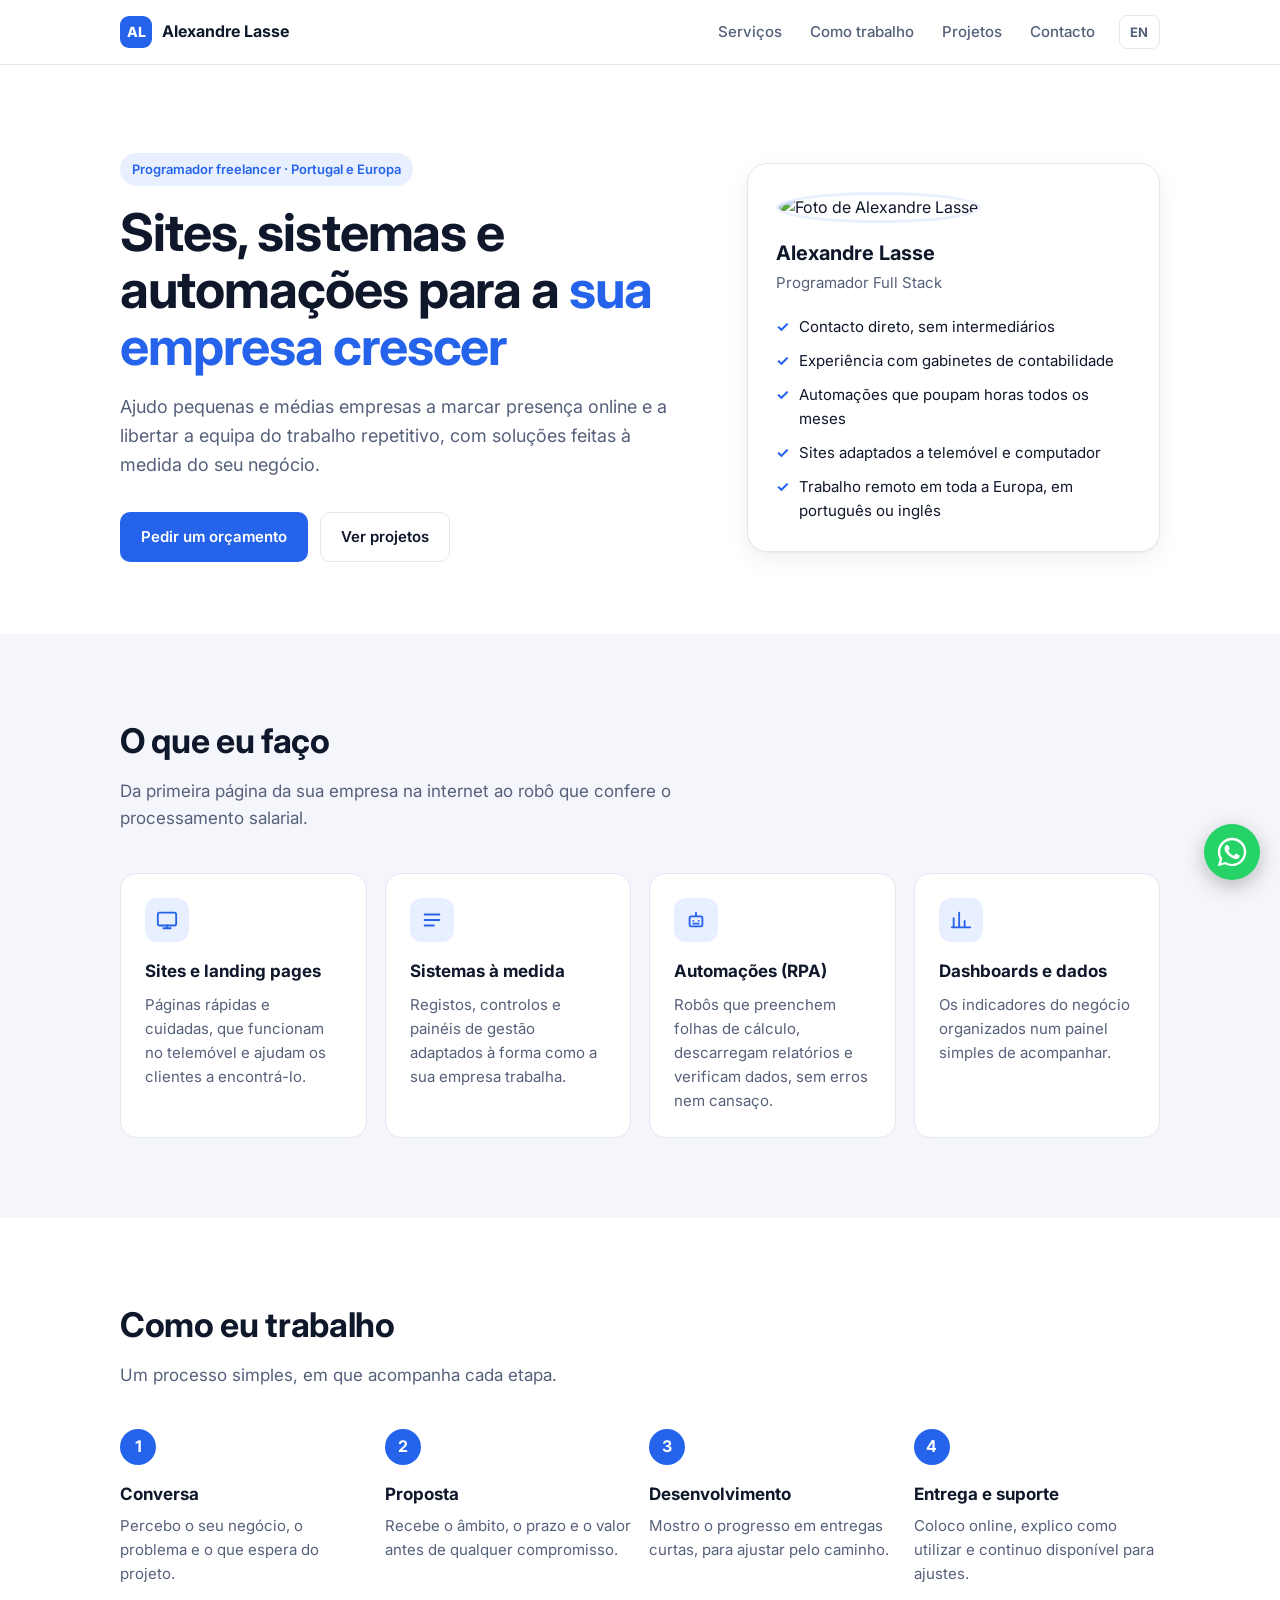
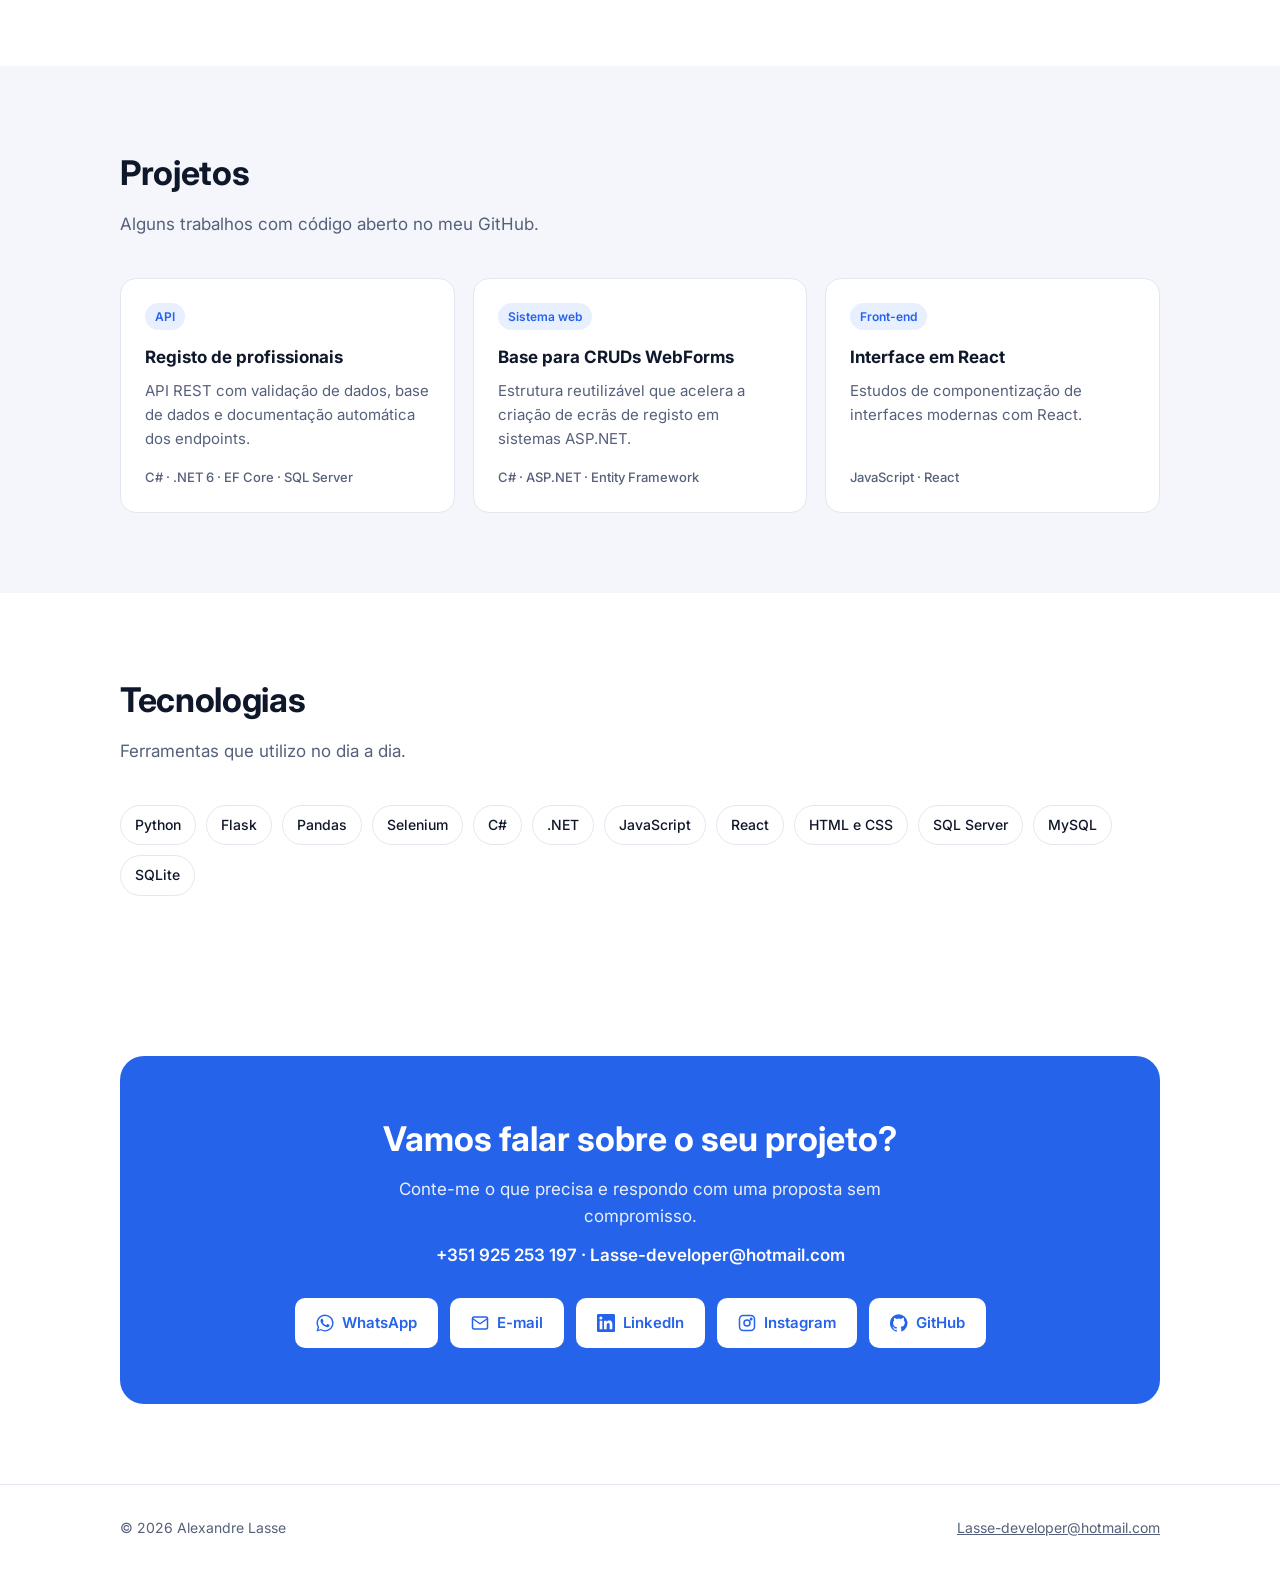
==== pt/index.html @ 4dc6e61f "English as main language, Portuguese (pt-PT) version at /pt/" ====
<!doctype html>
<html lang="pt-PT">
<head>
  <meta charset="utf-8">
  <meta name="viewport" content="width=device-width, initial-scale=1">
  <title>Alexandre Lasse · Sites, sistemas e automações</title>
  <meta name="description" content="Programador freelancer em Portugal, a trabalhar para toda a Europa: sites, sistemas à medida e automações (RPA) para PME.">
  <meta property="og:title" content="Alexandre Lasse · Sites, sistemas e automações">
  <meta property="og:description" content="Sites, sistemas à medida e automações para PME em Portugal e na Europa.">
  <meta property="og:type" content="website">
  <meta property="og:url" content="https://alelexand.github.io/pt/">
  <meta property="og:image" content="https://avatars.githubusercontent.com/u/67489011?v=4">
  <meta name="theme-color" content="#0f172a">
  <link rel="icon" href="data:image/svg+xml,%3Csvg xmlns='http://www.w3.org/2000/svg' viewBox='0 0 64 64'%3E%3Crect width='64' height='64' rx='14' fill='%232563eb'/%3E%3Ctext x='32' y='43' font-family='Arial,sans-serif' font-size='30' font-weight='700' fill='white' text-anchor='middle'%3EAL%3C/text%3E%3C/svg%3E">
  <link rel="preconnect" href="https://fonts.googleapis.com">
  <link rel="preconnect" href="https://fonts.gstatic.com" crossorigin>
  <link href="https://fonts.googleapis.com/css2?family=Inter:wght@400;500;600;700;800&display=swap" rel="stylesheet">
  <link rel="stylesheet" href="/styles.css">
  <link rel="alternate" hreflang="en" href="https://alelexand.github.io/">
  <link rel="alternate" hreflang="pt-PT" href="https://alelexand.github.io/pt/">
  <link rel="alternate" hreflang="x-default" href="https://alelexand.github.io/">
</head>
<body>
  <header>
    <div class="wrap nav">
      <a class="brand" href="#inicio"><span class="brand-mark">AL</span> Alexandre Lasse</a>
      <nav class="nav-links">
        <a href="#servicos">Serviços</a>
        <a href="#como-trabalho">Como trabalho</a>
        <a href="#projetos">Projetos</a>
        <a href="#contacto">Contacto</a>
      </nav>
      <a class="lang-switch" href="/" hreflang="en" lang="en" aria-label="English version">EN</a>
    </div>
  </header>

  <main id="inicio">
    <div class="hero">
      <div class="wrap hero-grid">
        <div>
          <span class="eyebrow">Programador freelancer · Portugal e Europa</span>
          <h1>Sites, sistemas e automações para a <span>sua empresa crescer</span></h1>
          <p class="lead">Ajudo pequenas e médias empresas a marcar presença online e a libertar a equipa do trabalho repetitivo, com soluções feitas à medida do seu negócio.</p>
          <div class="cta">
            <a class="btn btn-primary" href="https://wa.me/351925253197?text=Ol%C3%A1%20Alexandre!%20Vi%20o%20seu%20site%20e%20gostaria%20de%20um%20or%C3%A7amento." target="_blank" rel="noopener">Pedir um orçamento</a>
            <a class="btn btn-ghost" href="#projetos">Ver projetos</a>
          </div>
        </div>
        <aside class="hero-card">
          <img class="avatar" src="https://avatars.githubusercontent.com/u/67489011?v=4" alt="Foto de Alexandre Lasse" width="88" height="88">
          <h2>Alexandre Lasse</h2>
          <p>Programador Full Stack</p>
          <ul class="facts">
            <li>Contacto direto, sem intermediários</li>
            <li>Experiência com gabinetes de contabilidade</li>
            <li>Automações que poupam horas todos os meses</li>
            <li>Sites adaptados a telemóvel e computador</li>
            <li>Trabalho remoto em toda a Europa, em português ou inglês</li>
          </ul>
        </aside>
      </div>
    </div>

    <section id="servicos" class="alt">
      <div class="wrap">
        <div class="section-head">
          <h2>O que eu faço</h2>
          <p>Da primeira página da sua empresa na internet ao robô que confere o processamento salarial.</p>
        </div>
        <div class="cards">
          <div class="card">
            <div class="icon"><svg viewBox="0 0 24 24" fill="none" stroke="currentColor" stroke-width="2" stroke-linecap="round" stroke-linejoin="round"><rect x="2" y="4" width="20" height="14" rx="2"/><path d="M8 21h8M12 18v3"/></svg></div>
            <h3>Sites e landing pages</h3>
            <p>Páginas rápidas e cuidadas, que funcionam no telemóvel e ajudam os clientes a encontrá-lo.</p>
          </div>
          <div class="card">
            <div class="icon"><svg viewBox="0 0 24 24" fill="none" stroke="currentColor" stroke-width="2" stroke-linecap="round" stroke-linejoin="round"><path d="M4 6h16M4 12h16M4 18h10"/></svg></div>
            <h3>Sistemas à medida</h3>
            <p>Registos, controlos e painéis de gestão adaptados à forma como a sua empresa trabalha.</p>
          </div>
          <div class="card">
            <div class="icon"><svg viewBox="0 0 24 24" fill="none" stroke="currentColor" stroke-width="2" stroke-linecap="round" stroke-linejoin="round"><rect x="5" y="8" width="14" height="11" rx="2"/><path d="M12 4v4M9 13h.01M15 13h.01M9 16h6"/></svg></div>
            <h3>Automações (RPA)</h3>
            <p>Robôs que preenchem folhas de cálculo, descarregam relatórios e verificam dados, sem erros nem cansaço.</p>
          </div>
          <div class="card">
            <div class="icon"><svg viewBox="0 0 24 24" fill="none" stroke="currentColor" stroke-width="2" stroke-linecap="round" stroke-linejoin="round"><path d="M4 20V10M10 20V4M16 20v-7M22 20H2"/></svg></div>
            <h3>Dashboards e dados</h3>
            <p>Os indicadores do negócio organizados num painel simples de acompanhar.</p>
          </div>
        </div>
      </div>
    </section>

    <section id="como-trabalho">
      <div class="wrap">
        <div class="section-head">
          <h2>Como eu trabalho</h2>
          <p>Um processo simples, em que acompanha cada etapa.</p>
        </div>
        <div class="steps">
          <div class="step">
            <h3>Conversa</h3>
            <p>Percebo o seu negócio, o problema e o que espera do projeto.</p>
          </div>
          <div class="step">
            <h3>Proposta</h3>
            <p>Recebe o âmbito, o prazo e o valor antes de qualquer compromisso.</p>
          </div>
          <div class="step">
            <h3>Desenvolvimento</h3>
            <p>Mostro o progresso em entregas curtas, para ajustar pelo caminho.</p>
          </div>
          <div class="step">
            <h3>Entrega e suporte</h3>
            <p>Coloco online, explico como utilizar e continuo disponível para ajustes.</p>
          </div>
        </div>
      </div>
    </section>

    <section id="projetos" class="alt">
      <div class="wrap">
        <div class="section-head">
          <h2>Projetos</h2>
          <p>Alguns trabalhos com código aberto no meu GitHub.</p>
        </div>
        <div class="projects">
          <a class="card project" href="https://github.com/alelexand/DesafioImplanta" target="_blank" rel="noopener">
            <span class="tag">API</span>
            <h3>Registo de profissionais</h3>
            <p>API REST com validação de dados, base de dados e documentação automática dos endpoints.</p>
            <span class="stack">C# · .NET 6 · EF Core · SQL Server</span>
          </a>
          <a class="card project" href="https://github.com/alelexand/WebForms" target="_blank" rel="noopener">
            <span class="tag">Sistema web</span>
            <h3>Base para CRUDs WebForms</h3>
            <p>Estrutura reutilizável que acelera a criação de ecrãs de registo em sistemas ASP.NET.</p>
            <span class="stack">C# · ASP.NET · Entity Framework</span>
          </a>
          <a class="card project" href="https://github.com/alelexand/ReactJS_Estudos" target="_blank" rel="noopener">
            <span class="tag">Front-end</span>
            <h3>Interface em React</h3>
            <p>Estudos de componentização de interfaces modernas com React.</p>
            <span class="stack">JavaScript · React</span>
          </a>
        </div>
      </div>
    </section>

    <section>
      <div class="wrap">
        <div class="section-head">
          <h2>Tecnologias</h2>
          <p>Ferramentas que utilizo no dia a dia.</p>
        </div>
        <div class="chips">
          <span class="chip">Python</span><span class="chip">Flask</span><span class="chip">Pandas</span>
          <span class="chip">Selenium</span><span class="chip">C#</span><span class="chip">.NET</span>
          <span class="chip">JavaScript</span><span class="chip">React</span><span class="chip">HTML e CSS</span>
          <span class="chip">SQL Server</span><span class="chip">MySQL</span><span class="chip">SQLite</span>
        </div>
      </div>
    </section>

    <section id="contacto">
      <div class="wrap">
        <div class="contact">
          <h2>Vamos falar sobre o seu projeto?</h2>
          <p>Conte-me o que precisa e respondo com uma proposta sem compromisso.</p>
          <p class="contact-info">+351 925 253 197 · Lasse-developer@hotmail.com</p>
          <div class="cta">
            <a class="btn" href="https://wa.me/351925253197?text=Ol%C3%A1%20Alexandre!%20Vi%20o%20seu%20site%20e%20gostaria%20de%20um%20or%C3%A7amento." target="_blank" rel="noopener">
              <svg viewBox="0 0 24 24" fill="currentColor"><path d="M17.47 14.38c-.3-.15-1.76-.87-2.03-.97-.27-.1-.47-.15-.67.15-.2.3-.77.97-.94 1.17-.17.2-.35.22-.64.07-.3-.15-1.26-.46-2.4-1.48-.89-.79-1.49-1.77-1.66-2.07-.17-.3-.02-.46.13-.61.13-.13.3-.35.45-.52.15-.17.2-.3.3-.5.1-.2.05-.37-.03-.52-.07-.15-.67-1.62-.92-2.22-.24-.58-.49-.5-.67-.51h-.57c-.2 0-.52.07-.79.37-.27.3-1.04 1.02-1.04 2.48s1.07 2.88 1.21 3.07c.15.2 2.1 3.2 5.08 4.49.71.31 1.26.49 1.69.62.71.23 1.36.2 1.87.12.57-.09 1.76-.72 2.01-1.41.25-.7.25-1.29.17-1.41-.07-.13-.27-.2-.57-.35zM12.05 21.5h-.01a9.43 9.43 0 0 1-4.81-1.32l-.35-.2-3.58.94.96-3.49-.23-.36a9.42 9.42 0 0 1-1.45-5.03c0-5.2 4.24-9.44 9.46-9.44 2.52 0 4.9.99 6.68 2.77a9.37 9.37 0 0 1 2.77 6.68c0 5.21-4.24 9.45-9.44 9.45zm8.04-17.49A11.3 11.3 0 0 0 12.04.67C5.78.67.68 5.77.68 12.03c0 2 .52 3.96 1.52 5.68L.58 23.33l5.75-1.51a11.32 11.32 0 0 0 5.71 1.46h.01c6.26 0 11.36-5.1 11.36-11.36 0-3.03-1.18-5.89-3.32-8.03z"/></svg>
              WhatsApp
            </a>
            <a class="btn" href="mailto:Lasse-developer@hotmail.com?subject=Or%C3%A7amento%20pelo%20site">
              <svg viewBox="0 0 24 24" fill="none" stroke="currentColor" stroke-width="2" stroke-linecap="round" stroke-linejoin="round"><rect x="2" y="4" width="20" height="16" rx="2"/><path d="m22 6-10 7L2 6"/></svg>
              E-mail
            </a>
            <a class="btn" href="https://www.linkedin.com/in/alexandre-lasse" target="_blank" rel="noopener">
              <svg viewBox="0 0 24 24" fill="currentColor"><path d="M20.45 20.45h-3.56v-5.57c0-1.33-.02-3.04-1.85-3.04-1.85 0-2.14 1.45-2.14 2.94v5.67H9.35V9h3.41v1.56h.05c.48-.9 1.64-1.85 3.37-1.85 3.6 0 4.27 2.37 4.27 5.46v6.28zM5.34 7.43a2.07 2.07 0 1 1 0-4.13 2.07 2.07 0 0 1 0 4.13zM7.12 20.45H3.56V9h3.56v11.45zM22.22 0H1.77C.79 0 0 .77 0 1.73v20.54C0 23.23.79 24 1.77 24h20.45c.98 0 1.78-.77 1.78-1.73V1.73C24 .77 23.2 0 22.22 0z"/></svg>
              LinkedIn
            </a>
            <a class="btn" href="https://instagram.com/alelexand" target="_blank" rel="noopener">
              <svg viewBox="0 0 24 24" fill="none" stroke="currentColor" stroke-width="2"><rect x="2" y="2" width="20" height="20" rx="5"/><circle cx="12" cy="12" r="4"/><circle cx="17.5" cy="6.5" r="1" fill="currentColor"/></svg>
              Instagram
            </a>
            <a class="btn" href="https://github.com/alelexand" target="_blank" rel="noopener">
              <svg viewBox="0 0 24 24" fill="currentColor"><path d="M12 .3a12 12 0 0 0-3.8 23.4c.6.1.8-.3.8-.6v-2c-3.3.7-4-1.6-4-1.6-.6-1.4-1.4-1.8-1.4-1.8-1-.7.1-.7.1-.7 1.2.1 1.8 1.2 1.8 1.2 1 1.8 2.8 1.3 3.5 1 .1-.8.4-1.3.7-1.6-2.7-.3-5.5-1.3-5.5-6 0-1.2.5-2.3 1.3-3.1-.2-.4-.6-1.6.1-3.2 0 0 1-.3 3.3 1.2a11.5 11.5 0 0 1 6 0C17.3 4.7 18.3 5 18.3 5c.7 1.6.2 2.9.1 3.2.8.8 1.3 1.9 1.3 3.2 0 4.6-2.8 5.6-5.5 5.9.4.4.8 1.1.8 2.2v3.3c0 .3.2.7.8.6A12 12 0 0 0 12 .3"/></svg>
              GitHub
            </a>
          </div>
        </div>
      </div>
    </section>
  </main>

  <footer>
    <div class="wrap">
      <span>© <span id="ano">2026</span> Alexandre Lasse</span>
      <a href="mailto:Lasse-developer@hotmail.com">Lasse-developer@hotmail.com</a>
    </div>
  </footer>
  <a class="wa-float" href="https://wa.me/351925253197?text=Ol%C3%A1%20Alexandre!%20Vi%20o%20seu%20site%20e%20gostaria%20de%20um%20or%C3%A7amento." target="_blank" rel="noopener" aria-label="Conversar no WhatsApp">
    <svg viewBox="0 0 24 24" fill="currentColor"><path d="M17.47 14.38c-.3-.15-1.76-.87-2.03-.97-.27-.1-.47-.15-.67.15-.2.3-.77.97-.94 1.17-.17.2-.35.22-.64.07-.3-.15-1.26-.46-2.4-1.48-.89-.79-1.49-1.77-1.66-2.07-.17-.3-.02-.46.13-.61.13-.13.3-.35.45-.52.15-.17.2-.3.3-.5.1-.2.05-.37-.03-.52-.07-.15-.67-1.62-.92-2.22-.24-.58-.49-.5-.67-.51h-.57c-.2 0-.52.07-.79.37-.27.3-1.04 1.02-1.04 2.48s1.07 2.880 1.21 3.07c.15.2 2.1 3.2 5.08 4.49.71.31 1.26.49 1.69.62.71.23 1.36.2 1.87.12.57-.09 1.76-.72 2.01-1.41.25-.7.25-1.29.17-1.41-.07-.13-.27-.2-.57-.35zM12.05 21.5h-.01a9.43 9.430 0 0 1-4.81-1.32l-.35-.2-3.58.94.96-3.49-.23-.36a9.42 9.42 0 0 1-1.45-5.03c0-5.2 4.24-9.44 9.46-9.44 2.52 0 4.9.99 6.68 2.77a9.37 9.37 0 0 1 2.77 6.68c0 5.21-4.24 9.45-9.44 9.45zm8.04-17.49A11.3 11.3 0 0 0 12.04.67C5.78.67.68 5.77.68 12.030c0 2 .52 3.96 1.52 5.68L.58 23.33l5.75-1.51a11.32 11.32 0 0 0 5.71 1.46h.01c6.26 0 11.36-5.1 11.36-11.36 0-3.03-1.18-5.89-3.32-8.03z"/></svg>
  </a>
  <script>document.getElementById('ano').textContent = new Date().getFullYear();</script>
</body>
</html>
---- styles.css ----
:root {
  --bg: #ffffff;
  --bg-alt: #f4f6fb;
  --surface: #ffffff;
  --text: #0f172a;
  --muted: #55607a;
  --border: #e3e7ef;
  --accent: #2563eb;
  --accent-strong: #1d4ed8;
  --accent-soft: #e8efff;
  --on-accent: #ffffff;
  --shadow: 0 1px 2px rgba(15, 23, 42, .04), 0 8px 24px rgba(15, 23, 42, .06);
}
@media (prefers-color-scheme: dark) {
  :root {
    --bg: #0b1120;
    --bg-alt: #111a2e;
    --surface: #131d33;
    --text: #e7ecf5;
    --muted: #9aa6bd;
    --border: #23304b;
    --accent: #5b8cff;
    --accent-strong: #7aa2ff;
    --accent-soft: #1a2747;
    --on-accent: #0b1120;
    --shadow: 0 1px 2px rgba(0, 0, 0, .3), 0 8px 24px rgba(0, 0, 0, .25);
  }
}
* { box-sizing: border-box; }
html { scroll-behavior: smooth; }
body {
  margin: 0;
  font-family: "Inter", system-ui, -apple-system, "Segoe UI", Roboto, sans-serif;
  background: var(--bg);
  color: var(--text);
  line-height: 1.6;
  -webkit-font-smoothing: antialiased;
}
a { color: inherit; }
.wrap { max-width: 1080px; margin: 0 auto; padding: 0 20px; }

/* Header */
header {
  position: sticky; top: 0; z-index: 10;
  background: color-mix(in srgb, var(--bg) 88%, transparent);
  backdrop-filter: blur(10px);
  border-bottom: 1px solid var(--border);
}
.nav { display: flex; align-items: center; justify-content: space-between; height: 64px; }
.brand { display: flex; align-items: center; gap: 10px; font-weight: 700; text-decoration: none; }
.brand-mark {
  width: 32px; height: 32px; border-radius: 9px; display: grid; place-items: center;
  background: var(--accent); color: var(--on-accent); font-size: 14px; font-weight: 800;
}
.nav-links { display: flex; gap: 28px; }
.nav-links a { text-decoration: none; color: var(--muted); font-weight: 500; font-size: 15px; }
.nav-links a:hover { color: var(--text); }

.btn {
  display: inline-flex; align-items: center; gap: 8px;
  padding: 12px 20px; border-radius: 10px; font-weight: 600; font-size: 15px;
  text-decoration: none; border: 1px solid transparent; transition: background .15s, border-color .15s;
}
.btn-primary { background: var(--accent); color: var(--on-accent); }
.btn-primary:hover { background: var(--accent-strong); }
.btn-ghost { border-color: var(--border); color: var(--text); background: var(--surface); }
.btn-ghost:hover { border-color: var(--accent); }
.btn svg { width: 18px; height: 18px; flex: none; }

/* Hero */
.hero { padding: 88px 0 72px; }
.hero-grid { display: grid; grid-template-columns: 1.4fr 1fr; gap: 48px; align-items: center; }
.eyebrow {
  display: inline-block; padding: 6px 12px; border-radius: 999px;
  background: var(--accent-soft); color: var(--accent); font-size: 13px; font-weight: 600;
}
h1 { font-size: clamp(34px, 5vw, 52px); line-height: 1.1; letter-spacing: -0.02em; margin: 18px 0 18px; }
h1 span { color: var(--accent); }
.lead { font-size: 18px; color: var(--muted); max-width: 560px; margin: 0 0 32px; }
.cta { display: flex; flex-wrap: wrap; gap: 12px; }
.hero-card {
  background: var(--surface); border: 1px solid var(--border); border-radius: 20px;
  padding: 28px; box-shadow: var(--shadow);
}
.avatar { width: 88px; height: 88px; border-radius: 50%; object-fit: cover; border: 3px solid var(--accent-soft); }
.hero-card h2 { margin: 14px 0 2px; font-size: 20px; }
.hero-card p { margin: 0; color: var(--muted); font-size: 15px; }
.facts { list-style: none; padding: 0; margin: 20px 0 0; display: grid; gap: 10px; }
.facts li { display: flex; gap: 10px; font-size: 15px; }
.facts li::before { content: "✓"; color: var(--accent); font-weight: 700; }

/* Sections */
section { padding: 80px 0; }
.alt { background: var(--bg-alt); }
.section-head { max-width: 640px; margin-bottom: 40px; }
.section-head h2 { font-size: clamp(26px, 3.5vw, 34px); letter-spacing: -0.01em; margin: 0 0 10px; }
.section-head p { color: var(--muted); margin: 0; font-size: 17px; }

.cards { display: grid; grid-template-columns: repeat(4, 1fr); gap: 18px; }
.card {
  background: var(--surface); border: 1px solid var(--border); border-radius: 16px; padding: 24px;
}
.card .icon {
  width: 44px; height: 44px; border-radius: 12px; display: grid; place-items: center;
  background: var(--accent-soft); color: var(--accent); margin-bottom: 16px;
}
.card .icon svg { width: 22px; height: 22px; }
.card h3 { margin: 0 0 8px; font-size: 17px; }
.card p { margin: 0; color: var(--muted); font-size: 15px; }

.steps { display: grid; grid-template-columns: repeat(4, 1fr); gap: 18px; counter-reset: step; }
.step { position: relative; padding-top: 52px; }
.step::before {
  counter-increment: step; content: counter(step);
  position: absolute; top: 0; left: 0; width: 36px; height: 36px; border-radius: 50%;
  display: grid; place-items: center; background: var(--accent); color: var(--on-accent); font-weight: 700;
}
.step h3 { margin: 0 0 6px; font-size: 17px; }
.step p { margin: 0; color: var(--muted); font-size: 15px; }

.projects { display: grid; grid-template-columns: repeat(3, 1fr); gap: 18px; }
.project { display: flex; flex-direction: column; text-decoration: none; transition: border-color .15s; }
.project:hover { border-color: var(--accent); }
.tag {
  align-self: flex-start; font-size: 12px; font-weight: 600; padding: 4px 10px; border-radius: 999px;
  background: var(--accent-soft); color: var(--accent); margin-bottom: 14px;
}
.stack { margin-top: auto; padding-top: 16px; font-size: 13px; color: var(--muted); font-weight: 500; }

.chips { display: flex; flex-wrap: wrap; gap: 10px; }
.chip {
  padding: 8px 14px; border-radius: 999px; border: 1px solid var(--border);
  background: var(--surface); font-size: 14px; font-weight: 500;
}

.contact {
  background: var(--accent); color: var(--on-accent); border-radius: 24px;
  padding: 56px 40px; text-align: center;
}
.contact h2 { margin: 0 0 10px; font-size: clamp(26px, 3.5vw, 34px); }
.contact p { margin: 0 auto 28px; max-width: 520px; opacity: .9; font-size: 17px; }
.contact .contact-info { font-weight: 600; opacity: 1; margin-top: -16px; }
.contact .cta { justify-content: center; }
.wa-float {
  position: fixed; right: 20px; bottom: 20px; z-index: 20;
  width: 56px; height: 56px; border-radius: 50%; display: grid; place-items: center;
  background: #25d366; color: #fff; box-shadow: 0 6px 20px rgba(0, 0, 0, .25);
  transition: transform .15s;
}
.wa-float:hover { transform: scale(1.06); }
.wa-float svg { width: 30px; height: 30px; }
.contact .btn { background: var(--on-accent); color: var(--accent); }
.contact .btn:hover { opacity: .92; }

footer { padding: 32px 0; color: var(--muted); font-size: 14px; border-top: 1px solid var(--border); }
footer .wrap { display: flex; justify-content: space-between; flex-wrap: wrap; gap: 12px; }
footer a { color: var(--muted); }

@media (max-width: 900px) {
  .hero-grid { grid-template-columns: 1fr; }
  .cards, .steps { grid-template-columns: repeat(2, 1fr); }
  .projects { grid-template-columns: 1fr; }
}
@media (max-width: 600px) {
  .wrap { padding: 0 16px; }
  .nav-links { display: none; }
  .hero { padding: 56px 0 48px; }
  section { padding: 56px 0; }
  .cards, .steps { grid-template-columns: 1fr; }
  .contact { padding: 40px 20px; border-radius: 18px; }
  .btn { flex: 1 1 auto; justify-content: center; }
}
  
.nav { gap: 24px; }
.nav-links { margin-left: auto; }
.lang-switch {
  font-size: 13px; font-weight: 700; letter-spacing: .04em; padding: 6px 10px;
  border: 1px solid var(--border); border-radius: 8px; text-decoration: none; color: var(--muted);
}
.lang-switch:hover { color: var(--text); border-color: var(--accent); }
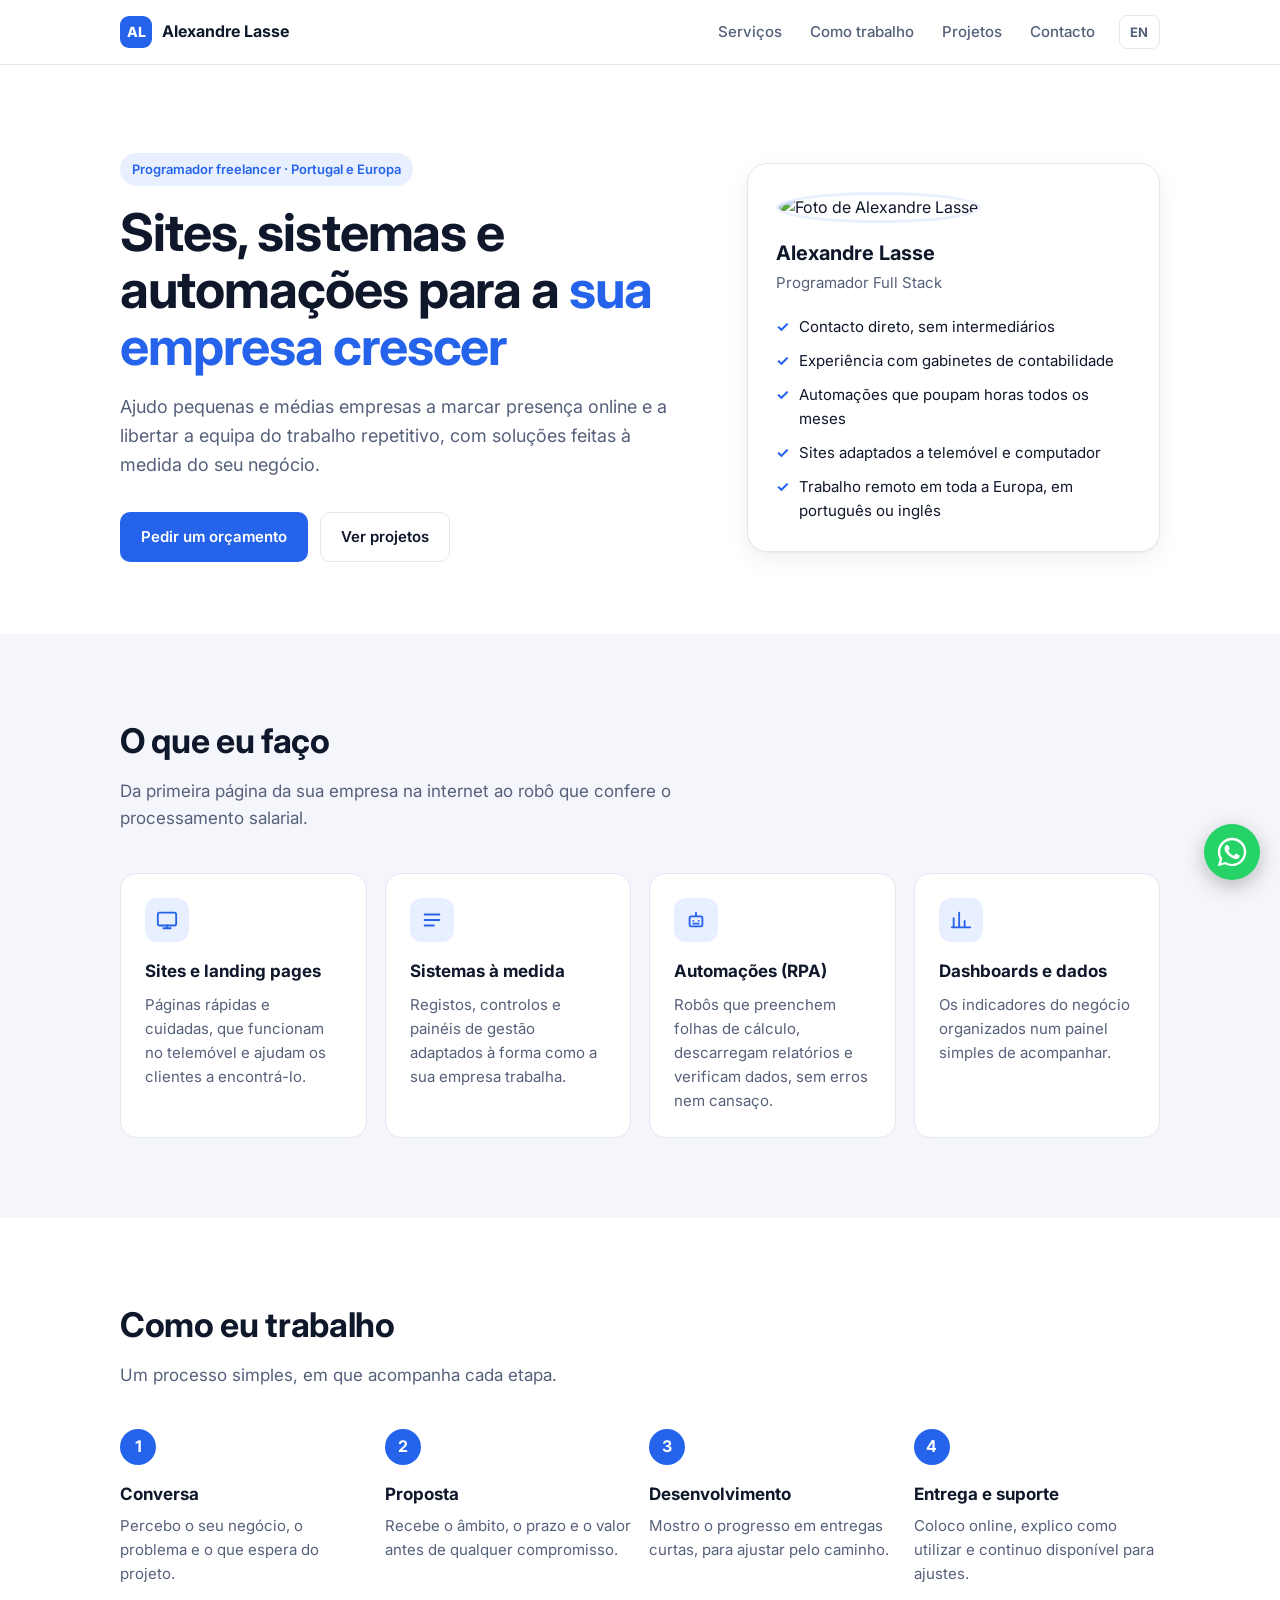
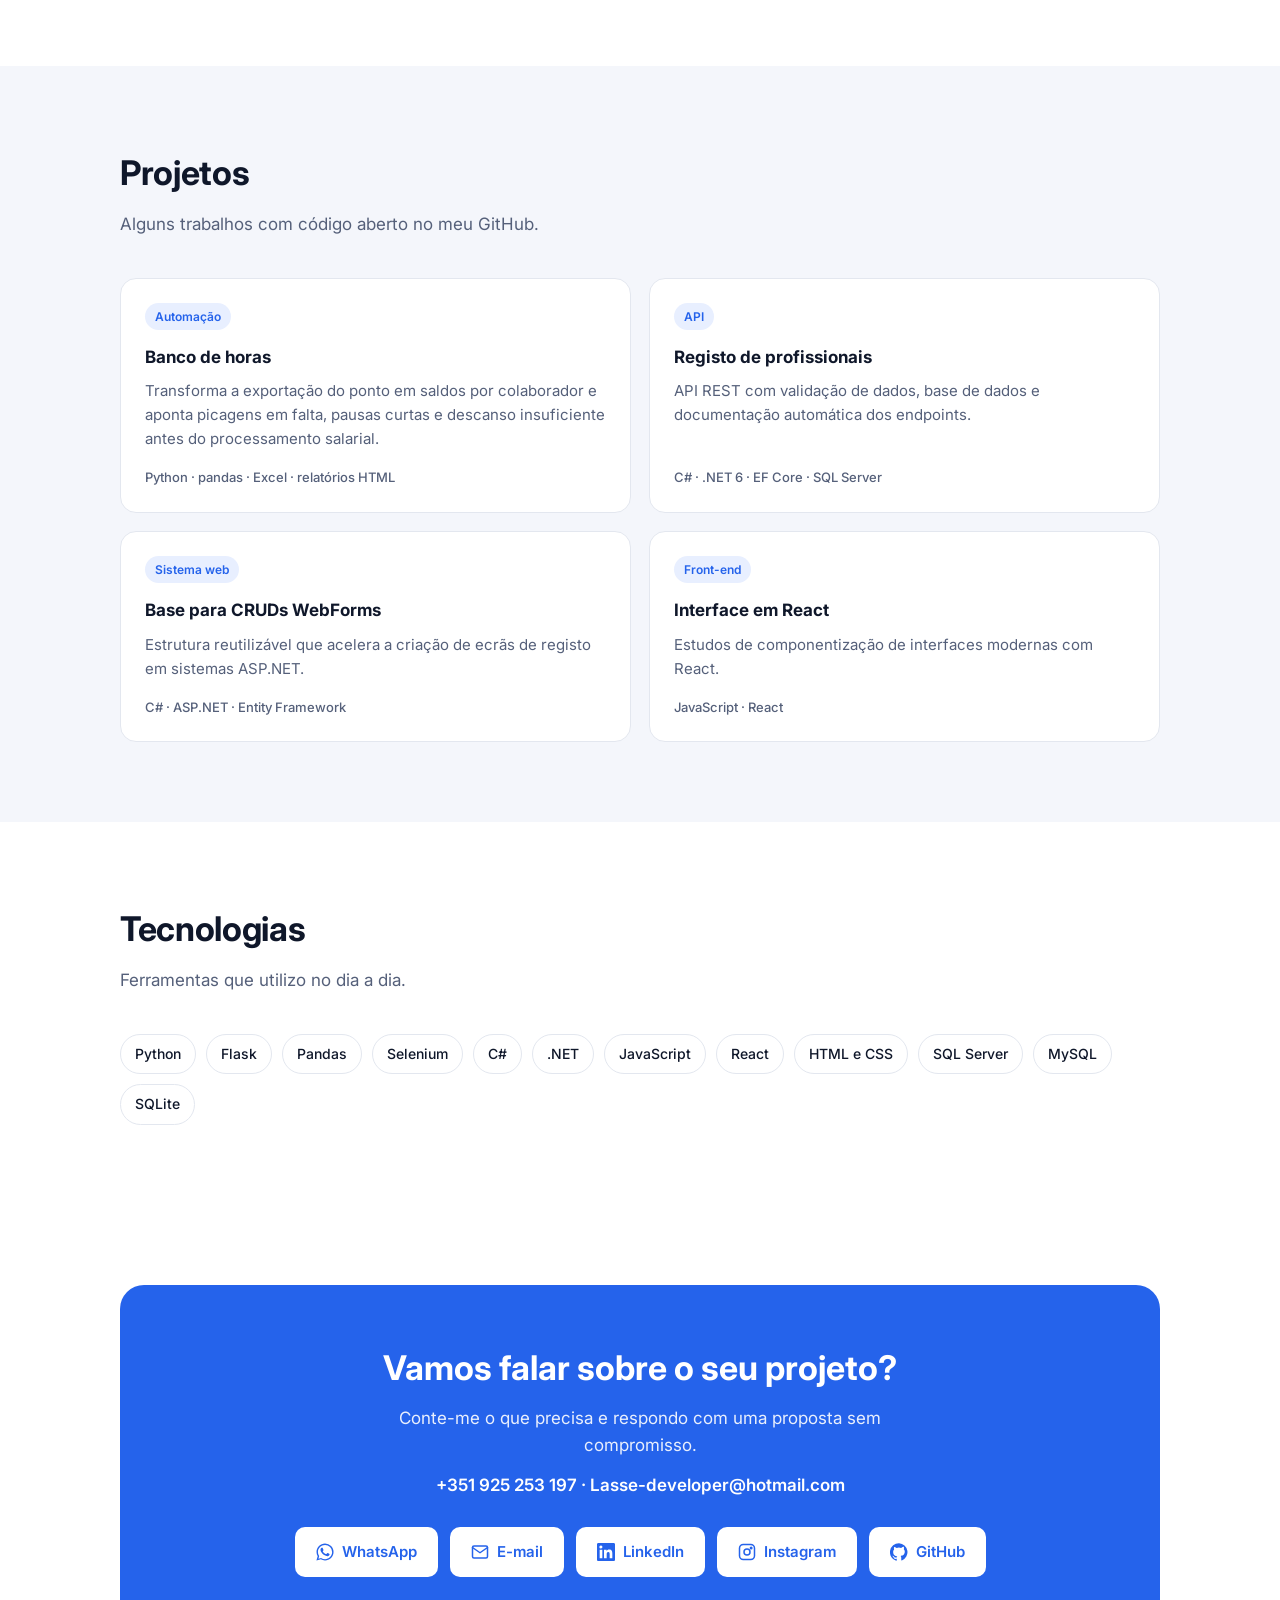
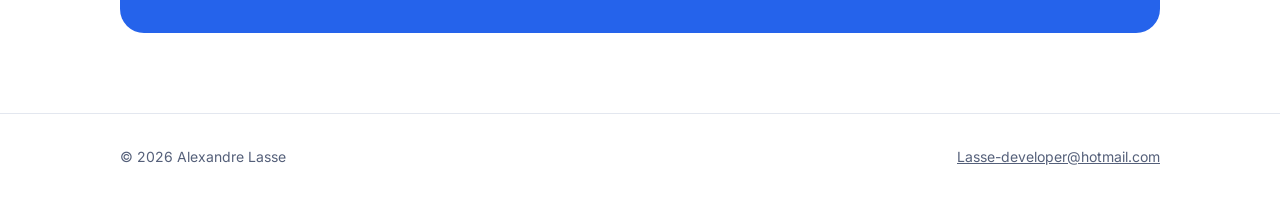
==== commit 92faeb3c: "Add hour bank checker project" ====
--- a/pt/index.html
+++ b/pt/index.html
@@ -126,6 +126,12 @@
           <p>Alguns trabalhos com código aberto no meu GitHub.</p>
         </div>
         <div class="projects">
+          <a class="card project" href="https://github.com/alelexand/hour-bank-checker" target="_blank" rel="noopener">
+            <span class="tag">Automação</span>
+            <h3>Banco de horas</h3>
+            <p>Transforma a exportação do ponto em saldos por colaborador e aponta picagens em falta, pausas curtas e descanso insuficiente antes do processamento salarial.</p>
+            <span class="stack">Python · pandas · Excel · relatórios HTML</span>
+          </a>
           <a class="card project" href="https://github.com/alelexand/DesafioImplanta" target="_blank" rel="noopener">
             <span class="tag">API</span>
             <h3>Registo de profissionais</h3>
--- a/styles.css
+++ b/styles.css
@@ -118,7 +118,7 @@
 .step h3 { margin: 0 0 6px; font-size: 17px; }
 .step p { margin: 0; color: var(--muted); font-size: 15px; }
 
-.projects { display: grid; grid-template-columns: repeat(3, 1fr); gap: 18px; }
+.projects { display: grid; grid-template-columns: repeat(2, 1fr); gap: 18px; }
 .project { display: flex; flex-direction: column; text-decoration: none; transition: border-color .15s; }
 .project:hover { border-color: var(--accent); }
 .tag {
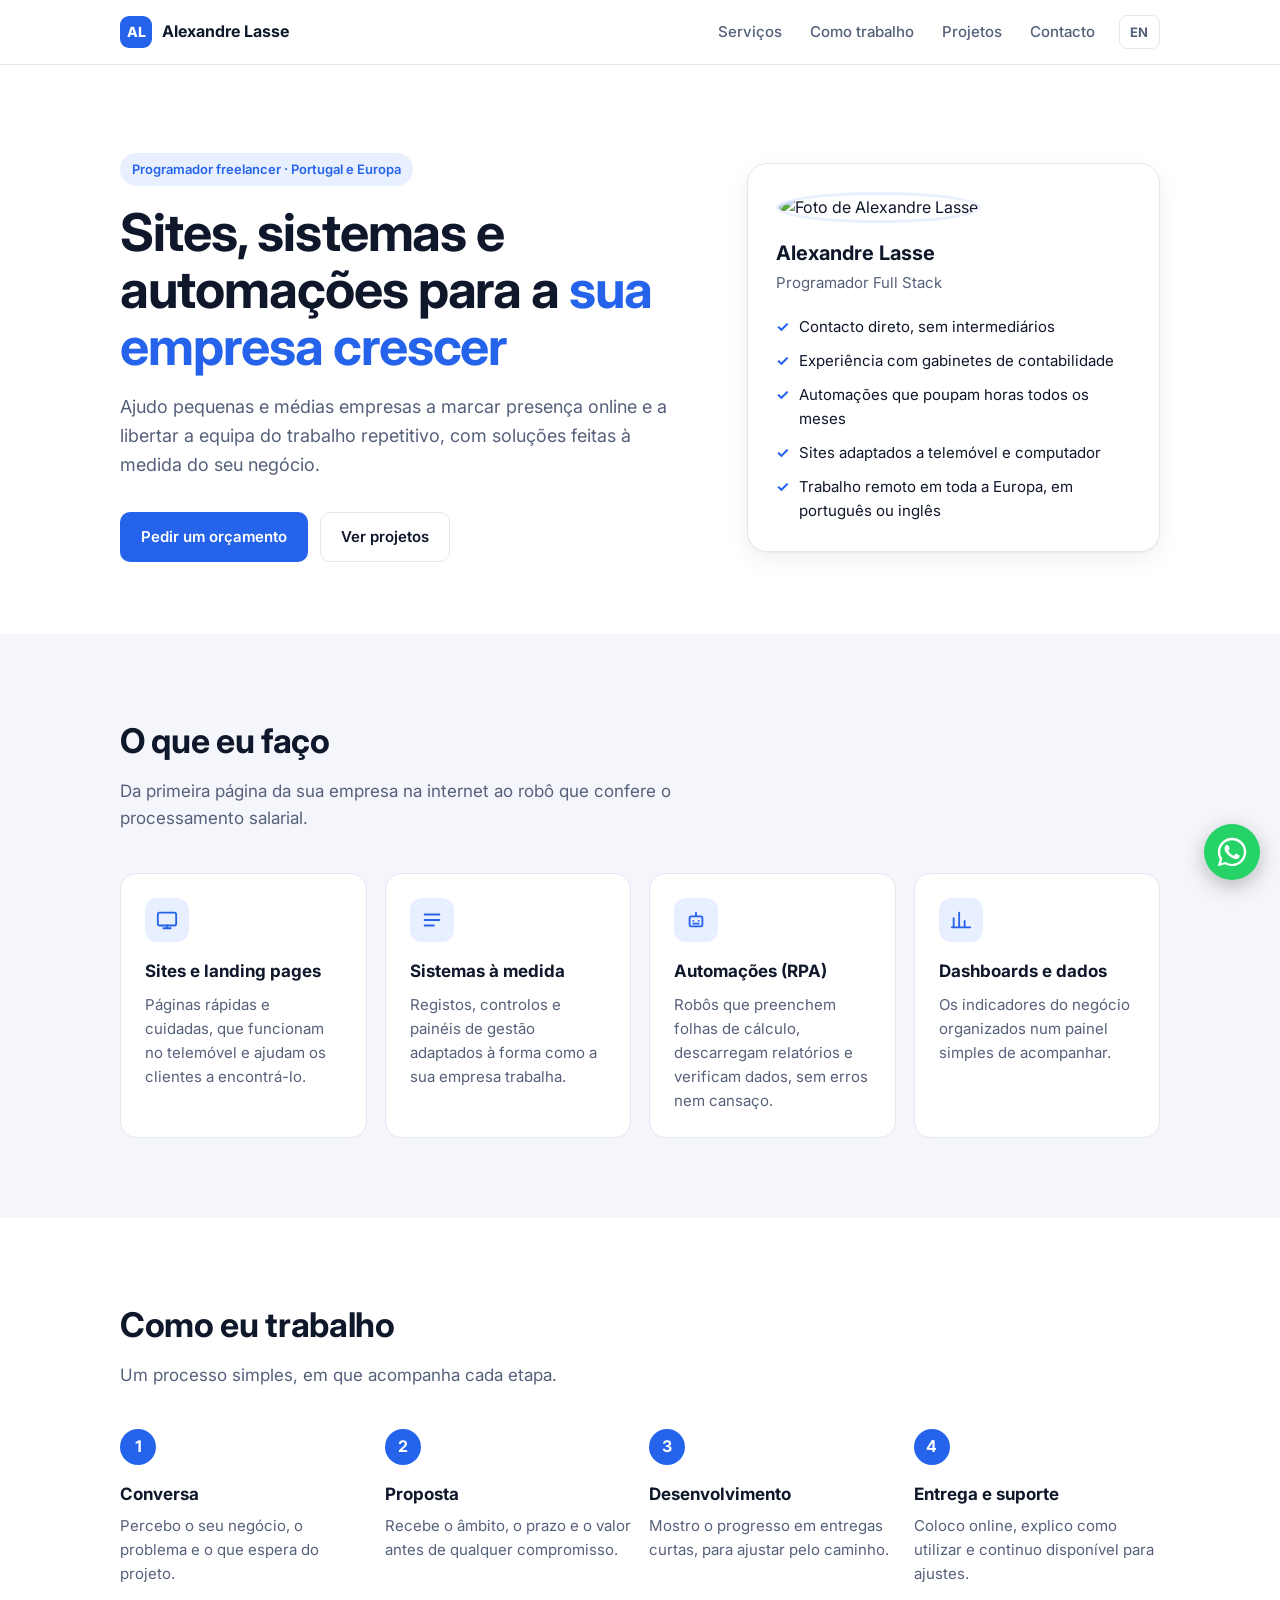
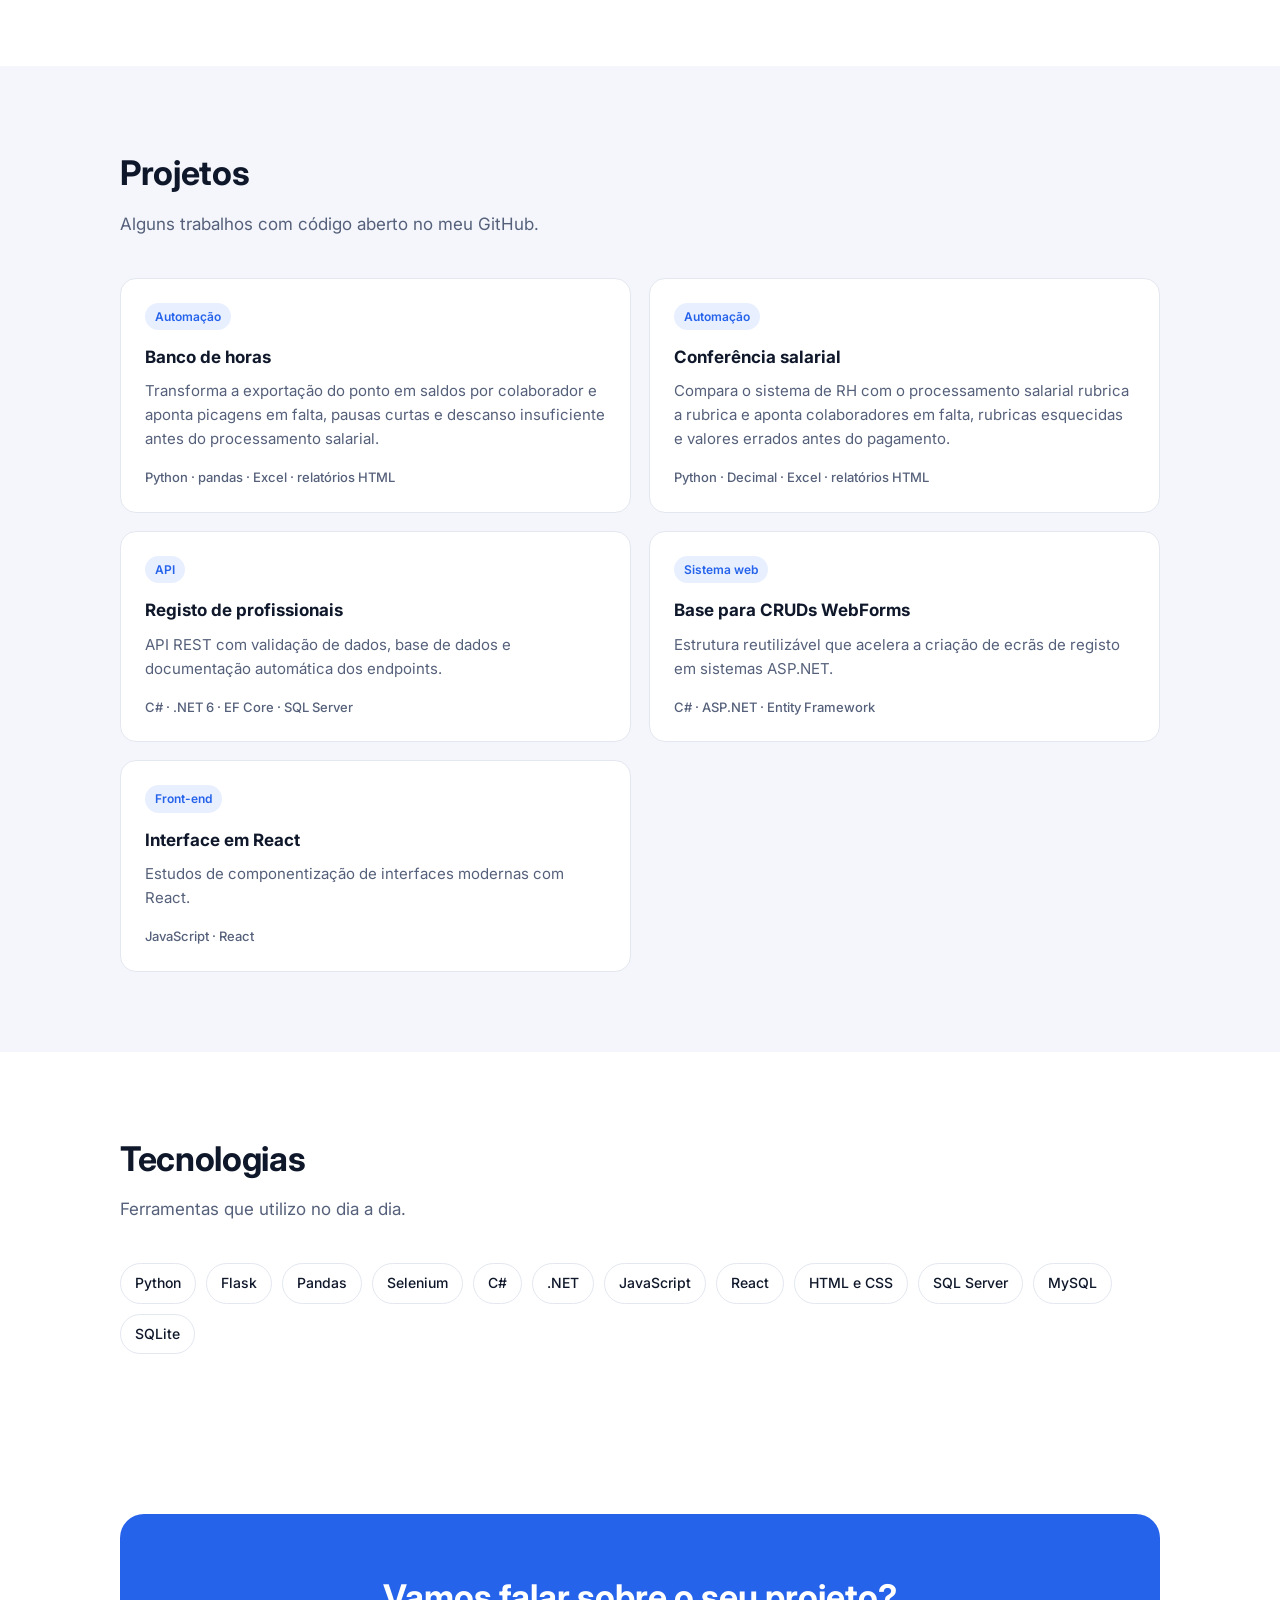
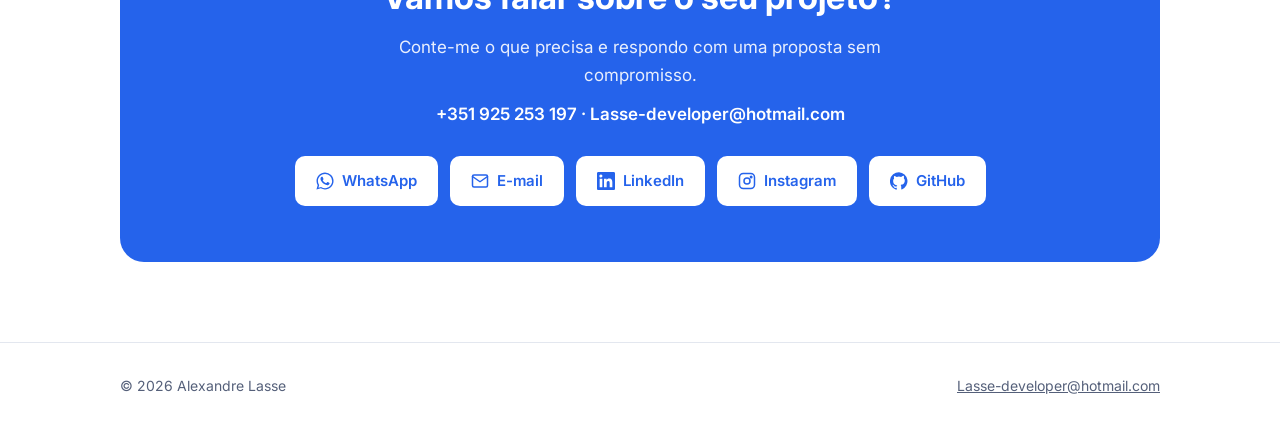
==== commit 36cfcc62: "Add payroll reconciliation project" ====
--- a/pt/index.html
+++ b/pt/index.html
@@ -132,6 +132,13 @@
             <p>Transforma a exportação do ponto em saldos por colaborador e aponta picagens em falta, pausas curtas e descanso insuficiente antes do processamento salarial.</p>
             <span class="stack">Python · pandas · Excel · relatórios HTML</span>
           </a>
+          <a class="card project" href="https://github.com/alelexand/payroll-reconciliation" target="_blank" rel="noopener">
+            <span class="tag">Automação</span>
+            <h3>Conferência salarial</h3>
+            <p>Compara o sistema de RH com o processamento salarial rubrica a rubrica e aponta colaboradores em falta, rubricas esquecidas e valores errados antes do pagamento.</p>
+            <span class="stack">Python · Decimal · Excel · relatórios HTML</span>
+          </a>
+
           <a class="card project" href="https://github.com/alelexand/DesafioImplanta" target="_blank" rel="noopener">
             <span class="tag">API</span>
             <h3>Registo de profissionais</h3>
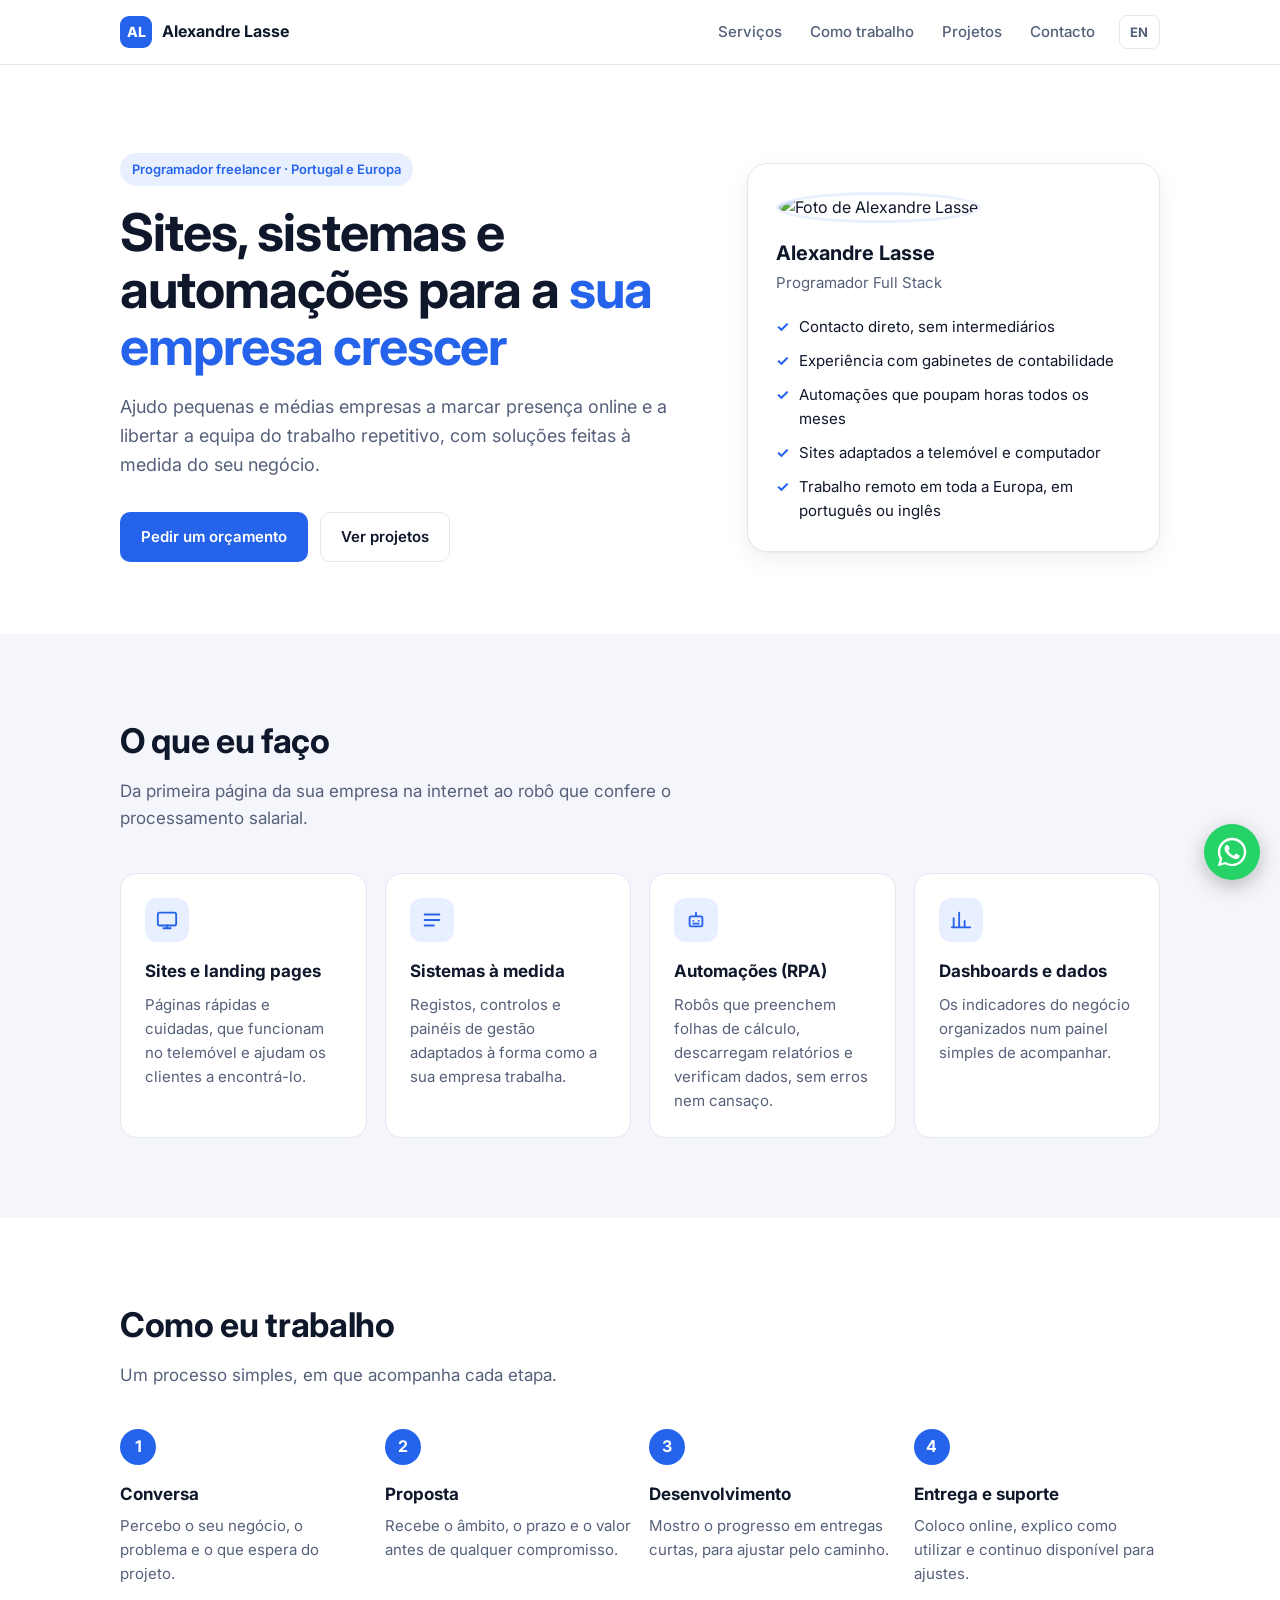
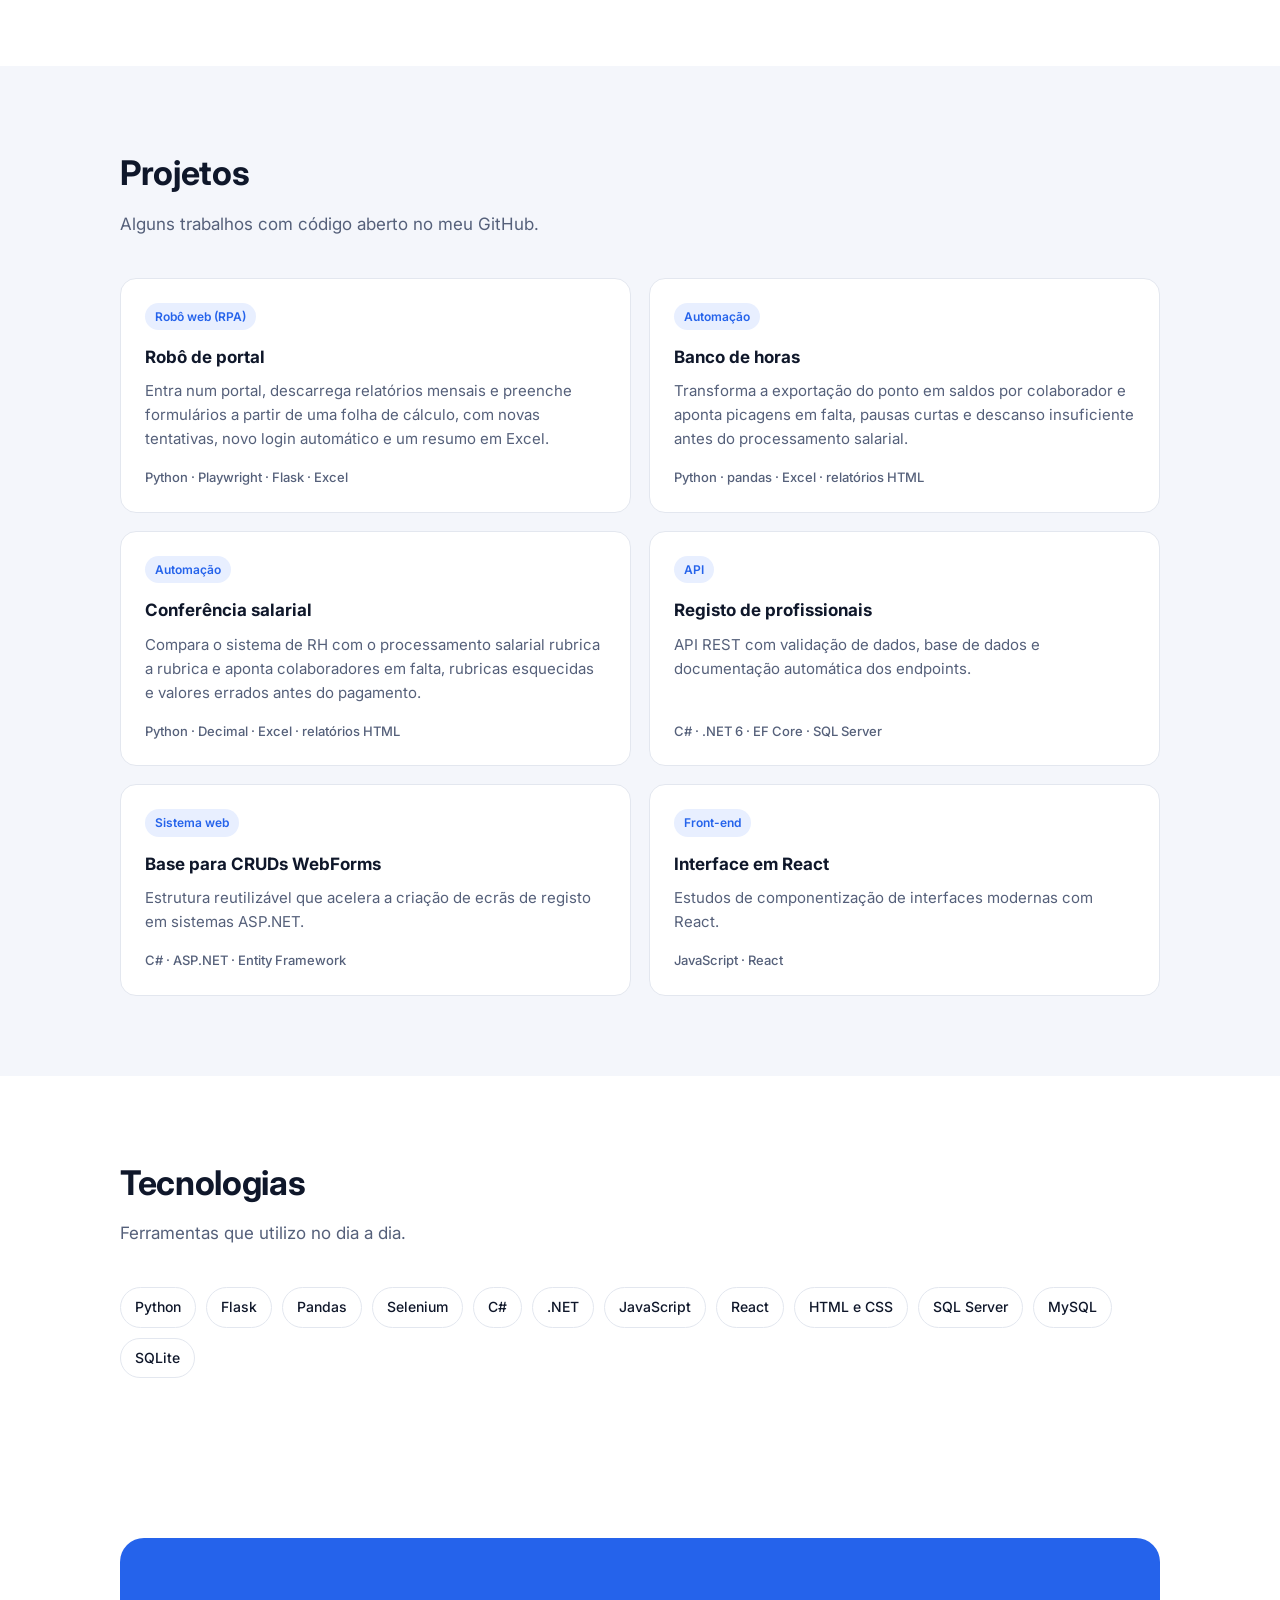
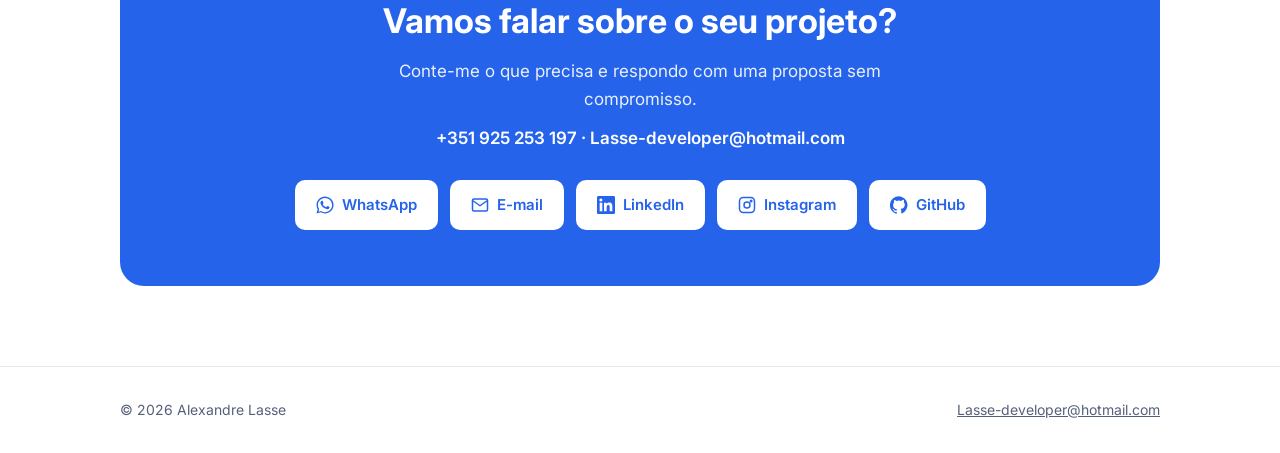
==== commit 6dad0370: "Add portal robot project" ====
--- a/pt/index.html
+++ b/pt/index.html
@@ -126,6 +126,13 @@
           <p>Alguns trabalhos com código aberto no meu GitHub.</p>
         </div>
         <div class="projects">
+          <a class="card project" href="https://github.com/alelexand/portal-robot" target="_blank" rel="noopener">
+            <span class="tag">Robô web (RPA)</span>
+            <h3>Robô de portal</h3>
+            <p>Entra num portal, descarrega relatórios mensais e preenche formulários a partir de uma folha de cálculo, com novas tentativas, novo login automático e um resumo em Excel.</p>
+            <span class="stack">Python · Playwright · Flask · Excel</span>
+          </a>
+
           <a class="card project" href="https://github.com/alelexand/hour-bank-checker" target="_blank" rel="noopener">
             <span class="tag">Automação</span>
             <h3>Banco de horas</h3>
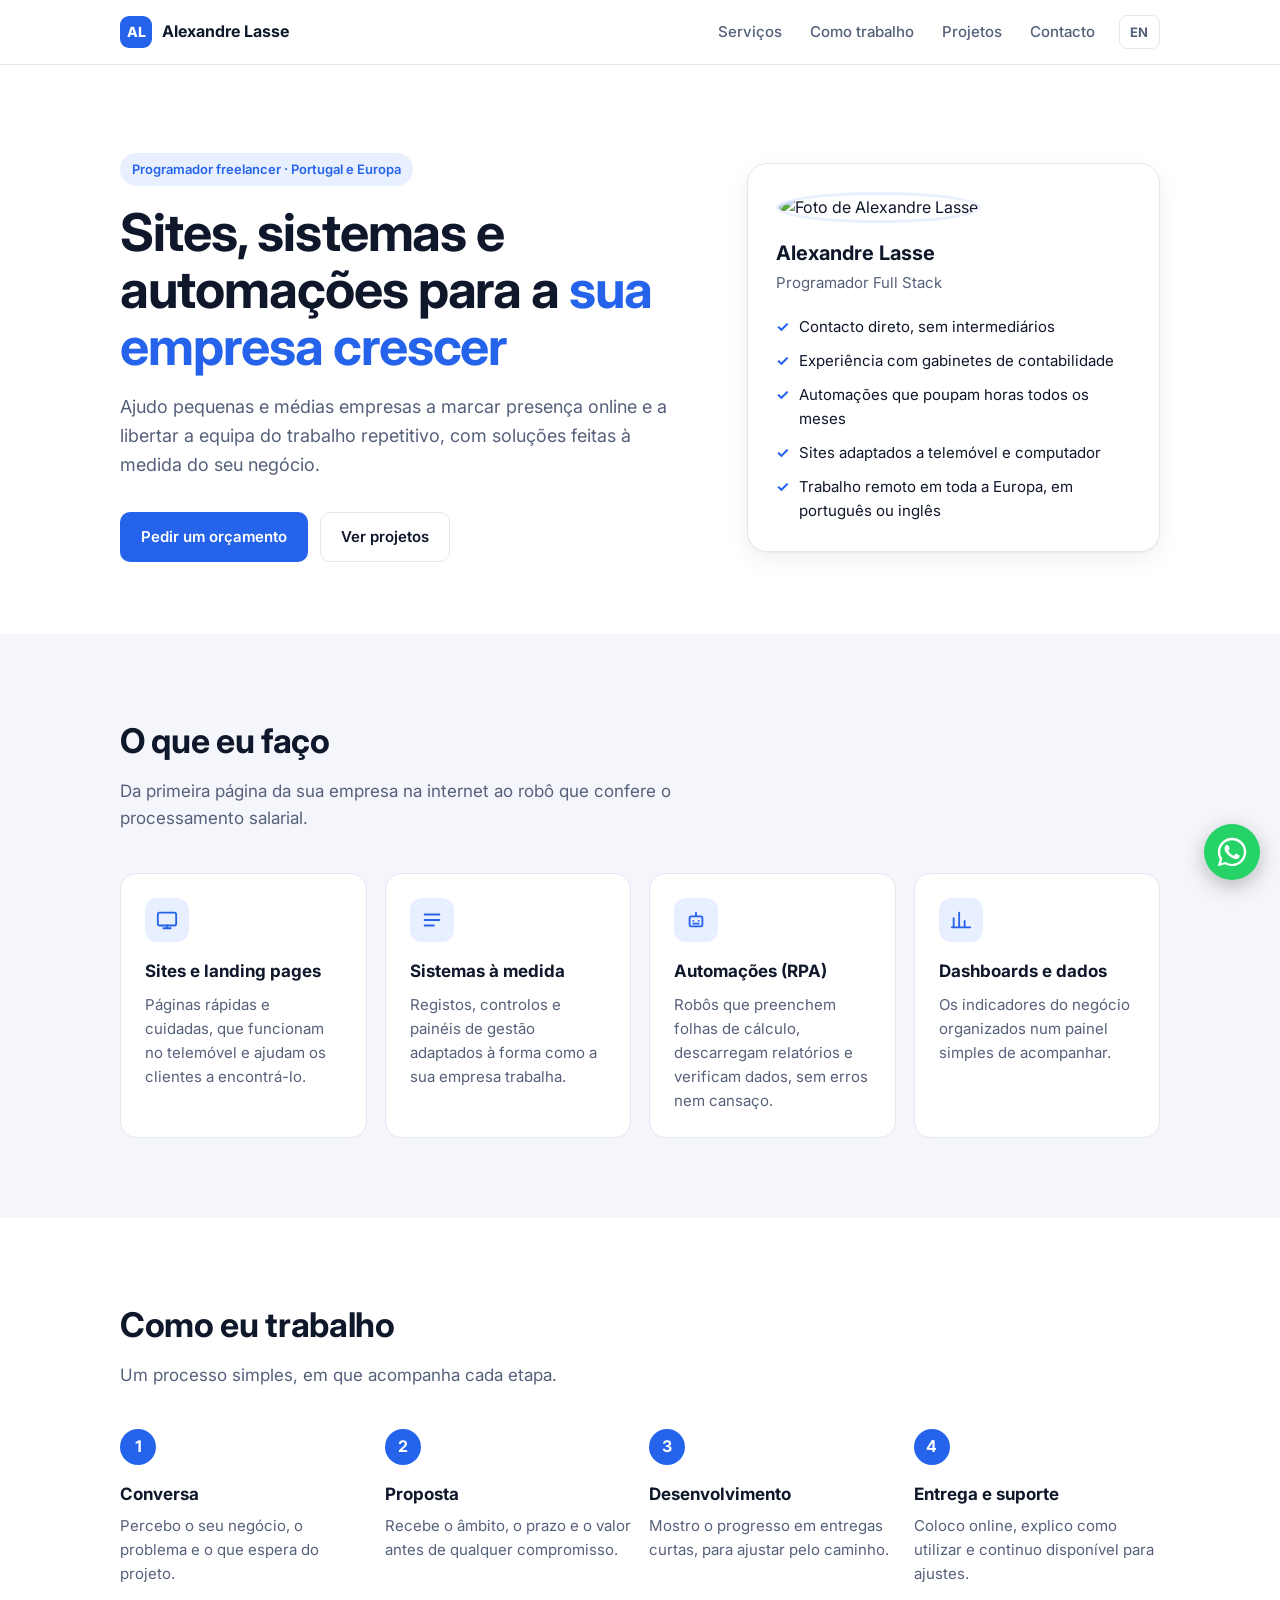
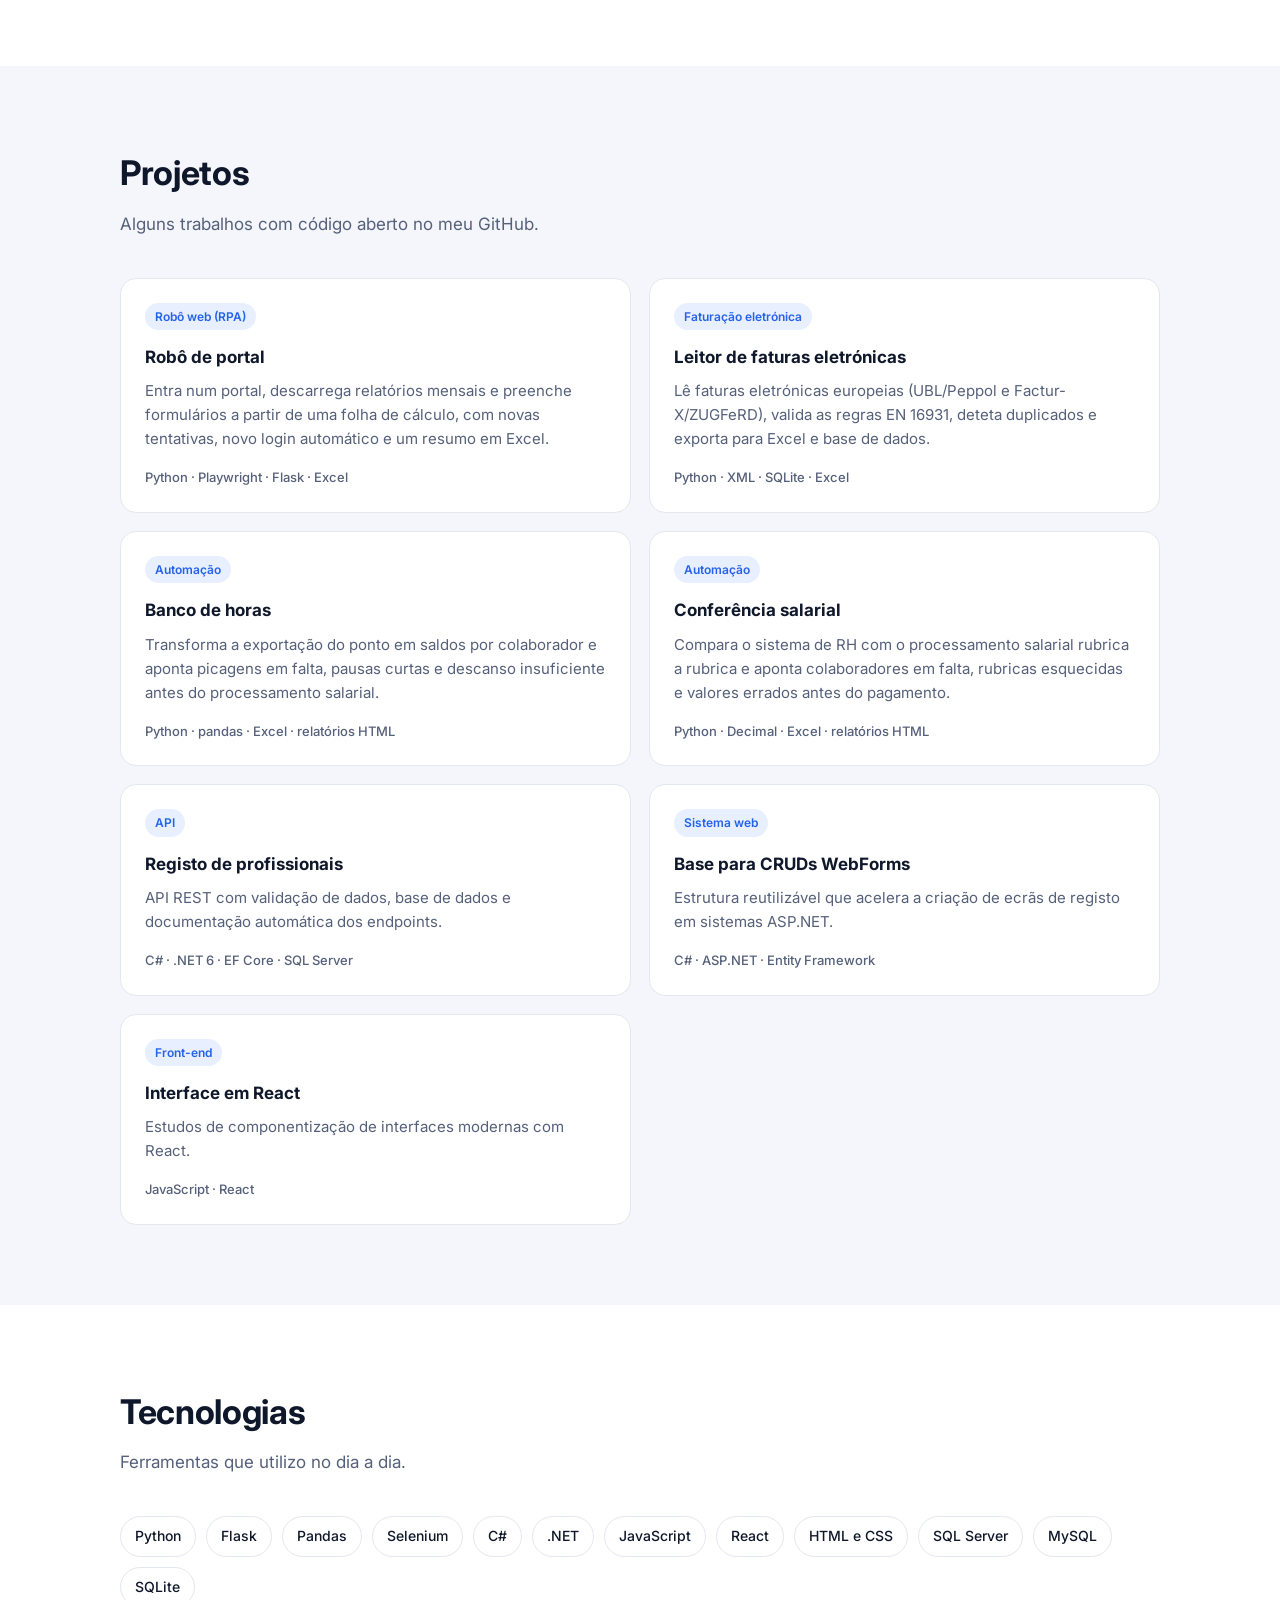
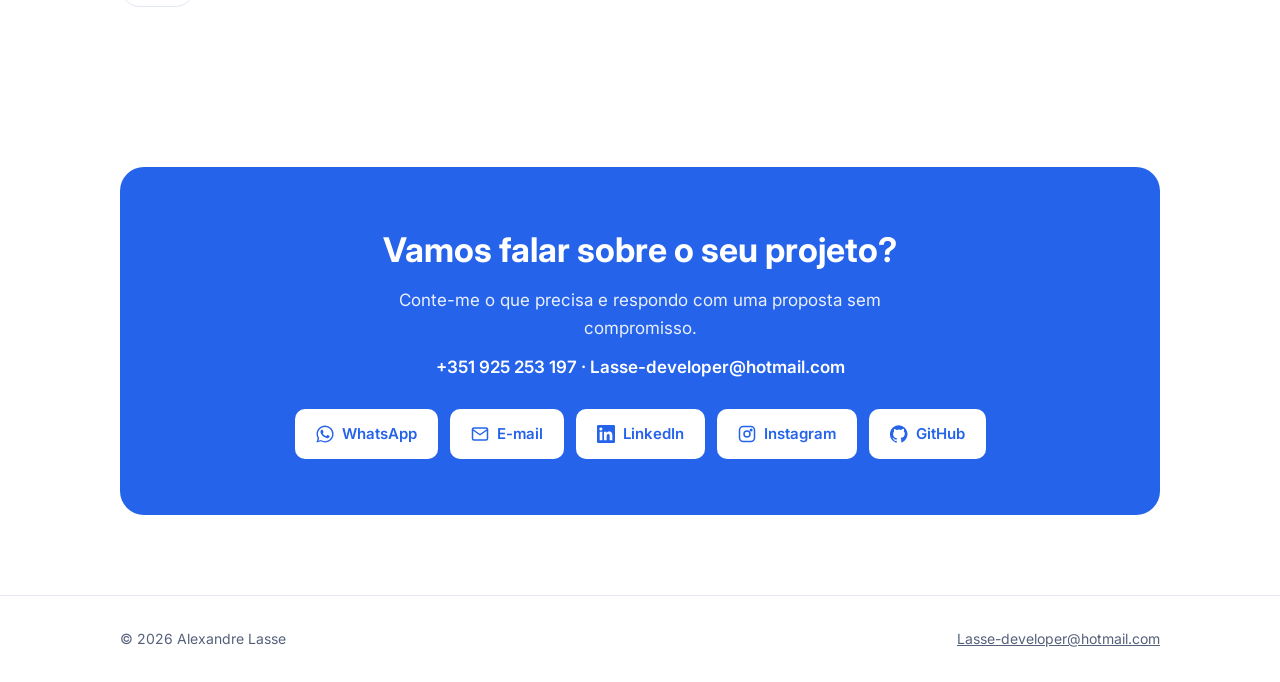
==== commit 9781c21c: "Add e-invoice reader project" ====
--- a/pt/index.html
+++ b/pt/index.html
@@ -133,6 +133,13 @@
             <span class="stack">Python · Playwright · Flask · Excel</span>
           </a>
 
+          <a class="card project" href="https://github.com/alelexand/einvoice-reader" target="_blank" rel="noopener">
+            <span class="tag">Faturação eletrónica</span>
+            <h3>Leitor de faturas eletrónicas</h3>
+            <p>Lê faturas eletrónicas europeias (UBL/Peppol e Factur-X/ZUGFeRD), valida as regras EN 16931, deteta duplicados e exporta para Excel e base de dados.</p>
+            <span class="stack">Python · XML · SQLite · Excel</span>
+          </a>
+
           <a class="card project" href="https://github.com/alelexand/hour-bank-checker" target="_blank" rel="noopener">
             <span class="tag">Automação</span>
             <h3>Banco de horas</h3>
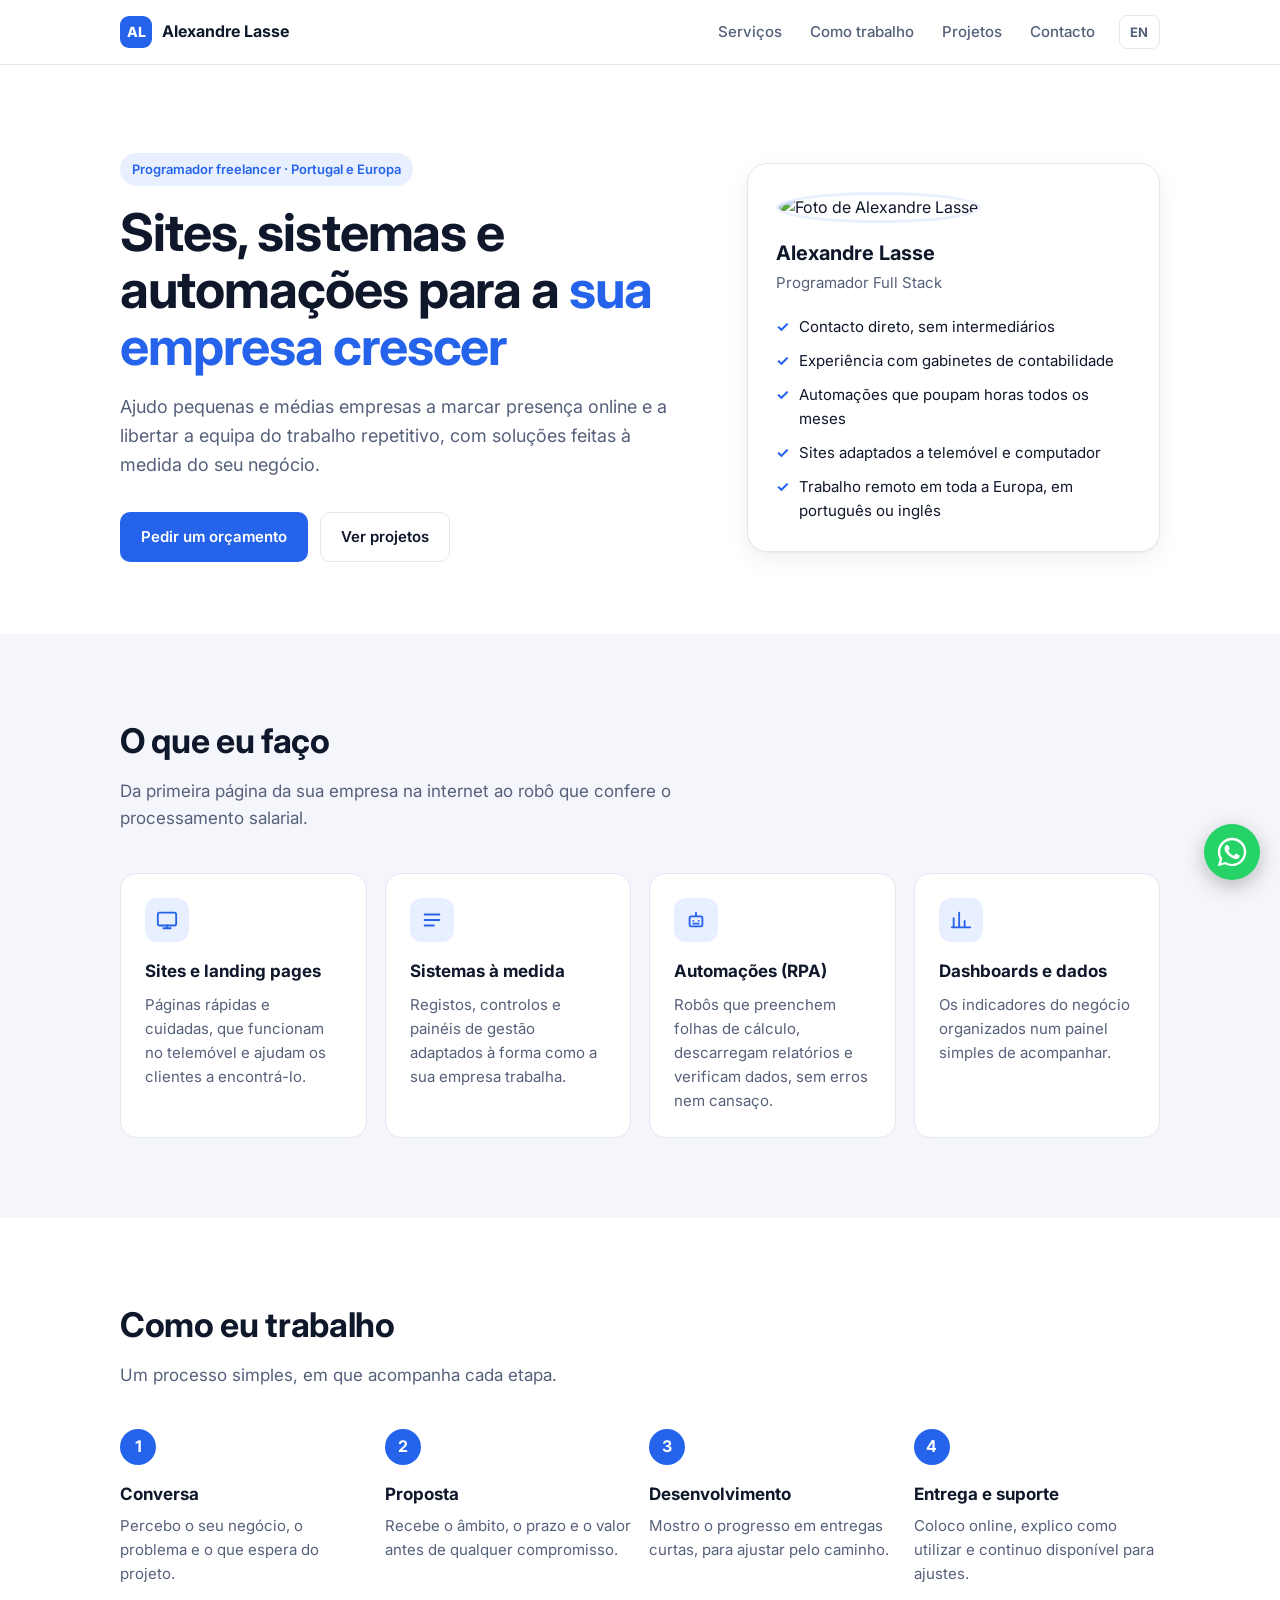
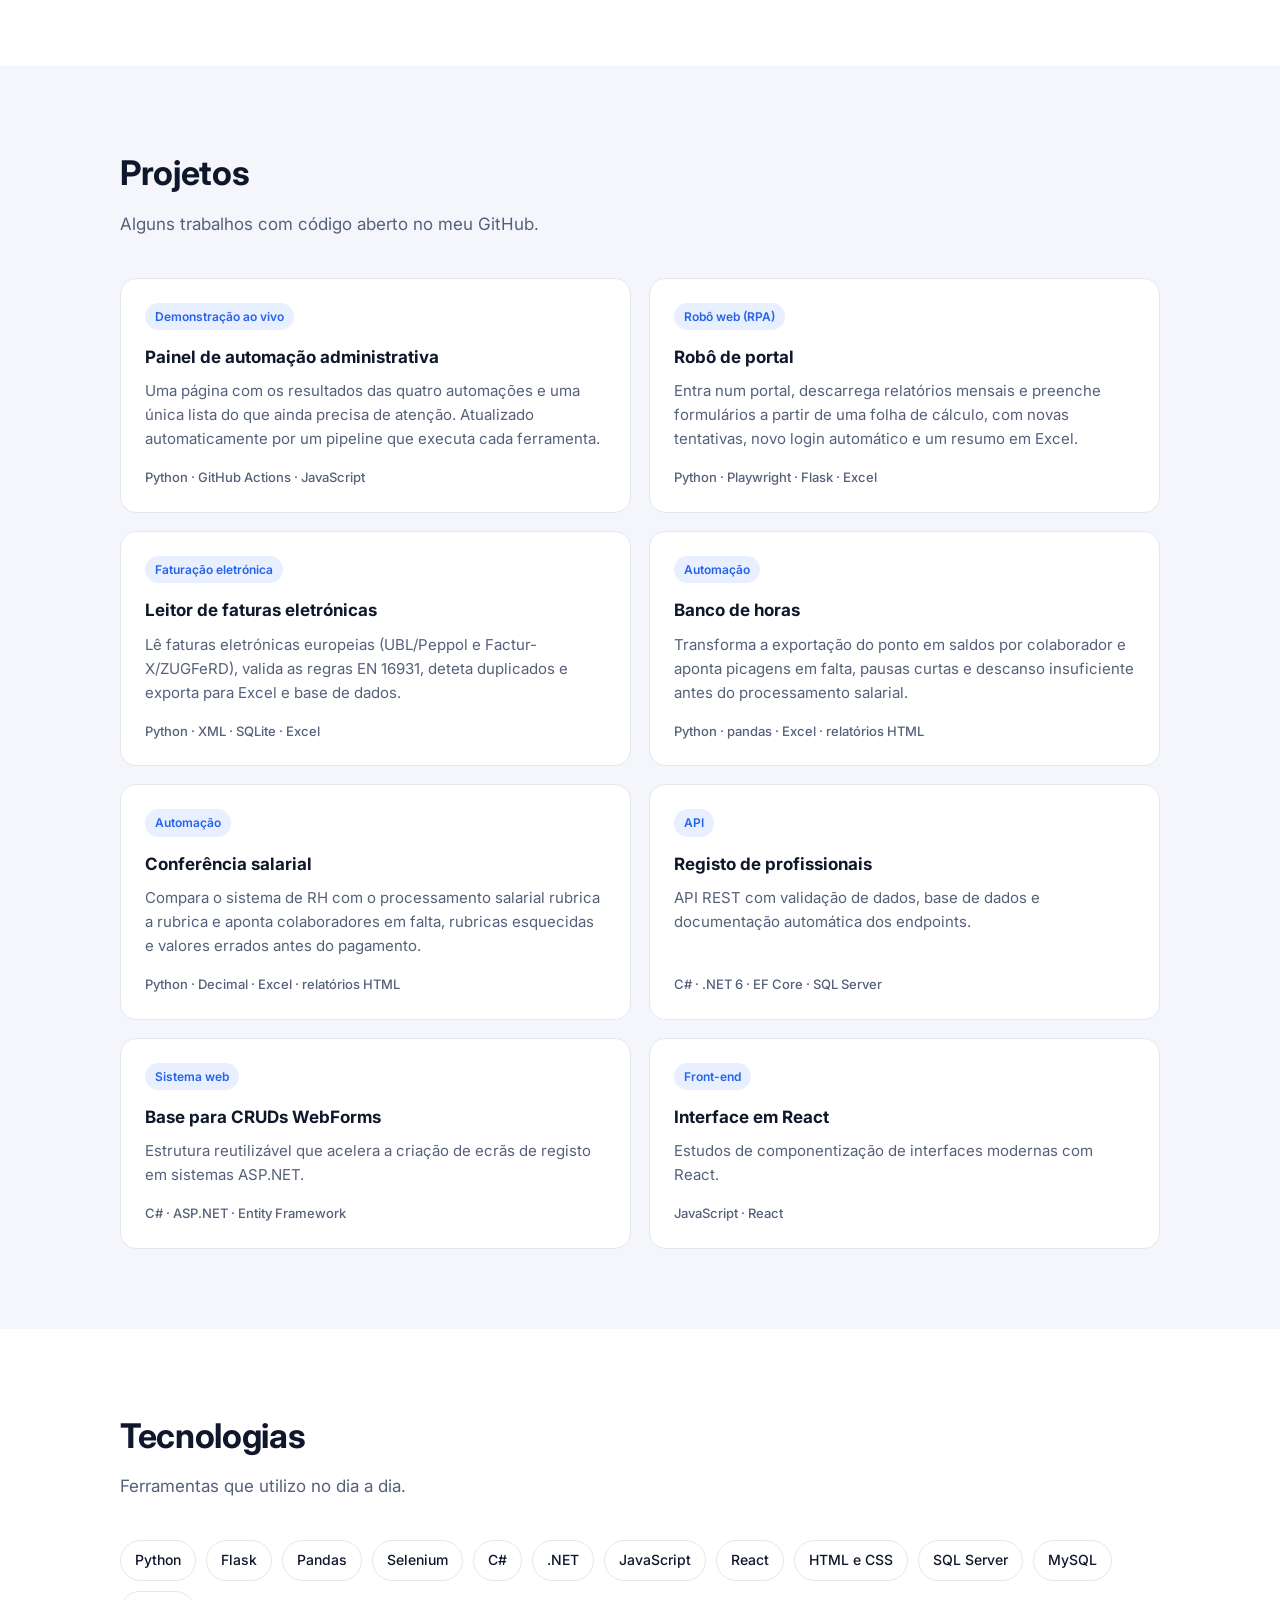
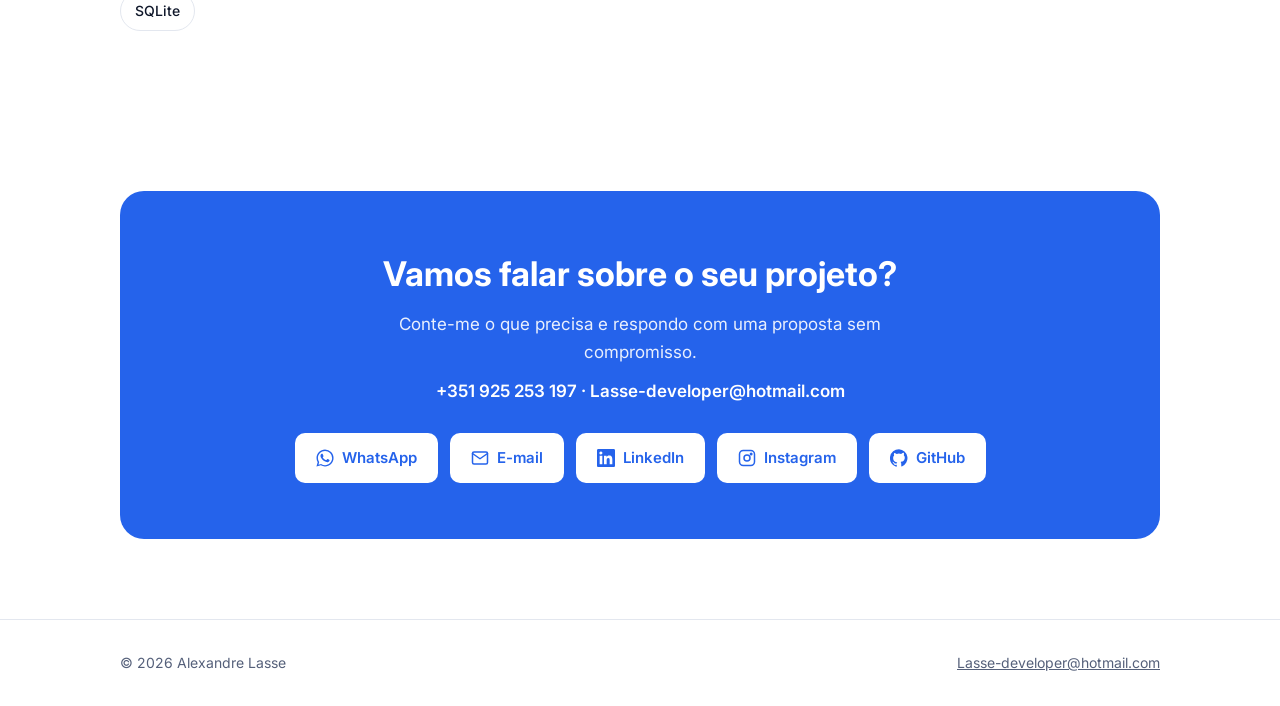
==== commit 7e9c7f89: "Add back-office dashboard live demo" ====
--- a/pt/index.html
+++ b/pt/index.html
@@ -126,6 +126,13 @@
           <p>Alguns trabalhos com código aberto no meu GitHub.</p>
         </div>
         <div class="projects">
+          <a class="card project" href="https://alelexand.github.io/back-office-dashboard/" target="_blank" rel="noopener">
+            <span class="tag">Demonstração ao vivo</span>
+            <h3>Painel de automação administrativa</h3>
+            <p>Uma página com os resultados das quatro automações e uma única lista do que ainda precisa de atenção. Atualizado automaticamente por um pipeline que executa cada ferramenta.</p>
+            <span class="stack">Python · GitHub Actions · JavaScript</span>
+          </a>
+
           <a class="card project" href="https://github.com/alelexand/portal-robot" target="_blank" rel="noopener">
             <span class="tag">Robô web (RPA)</span>
             <h3>Robô de portal</h3>
